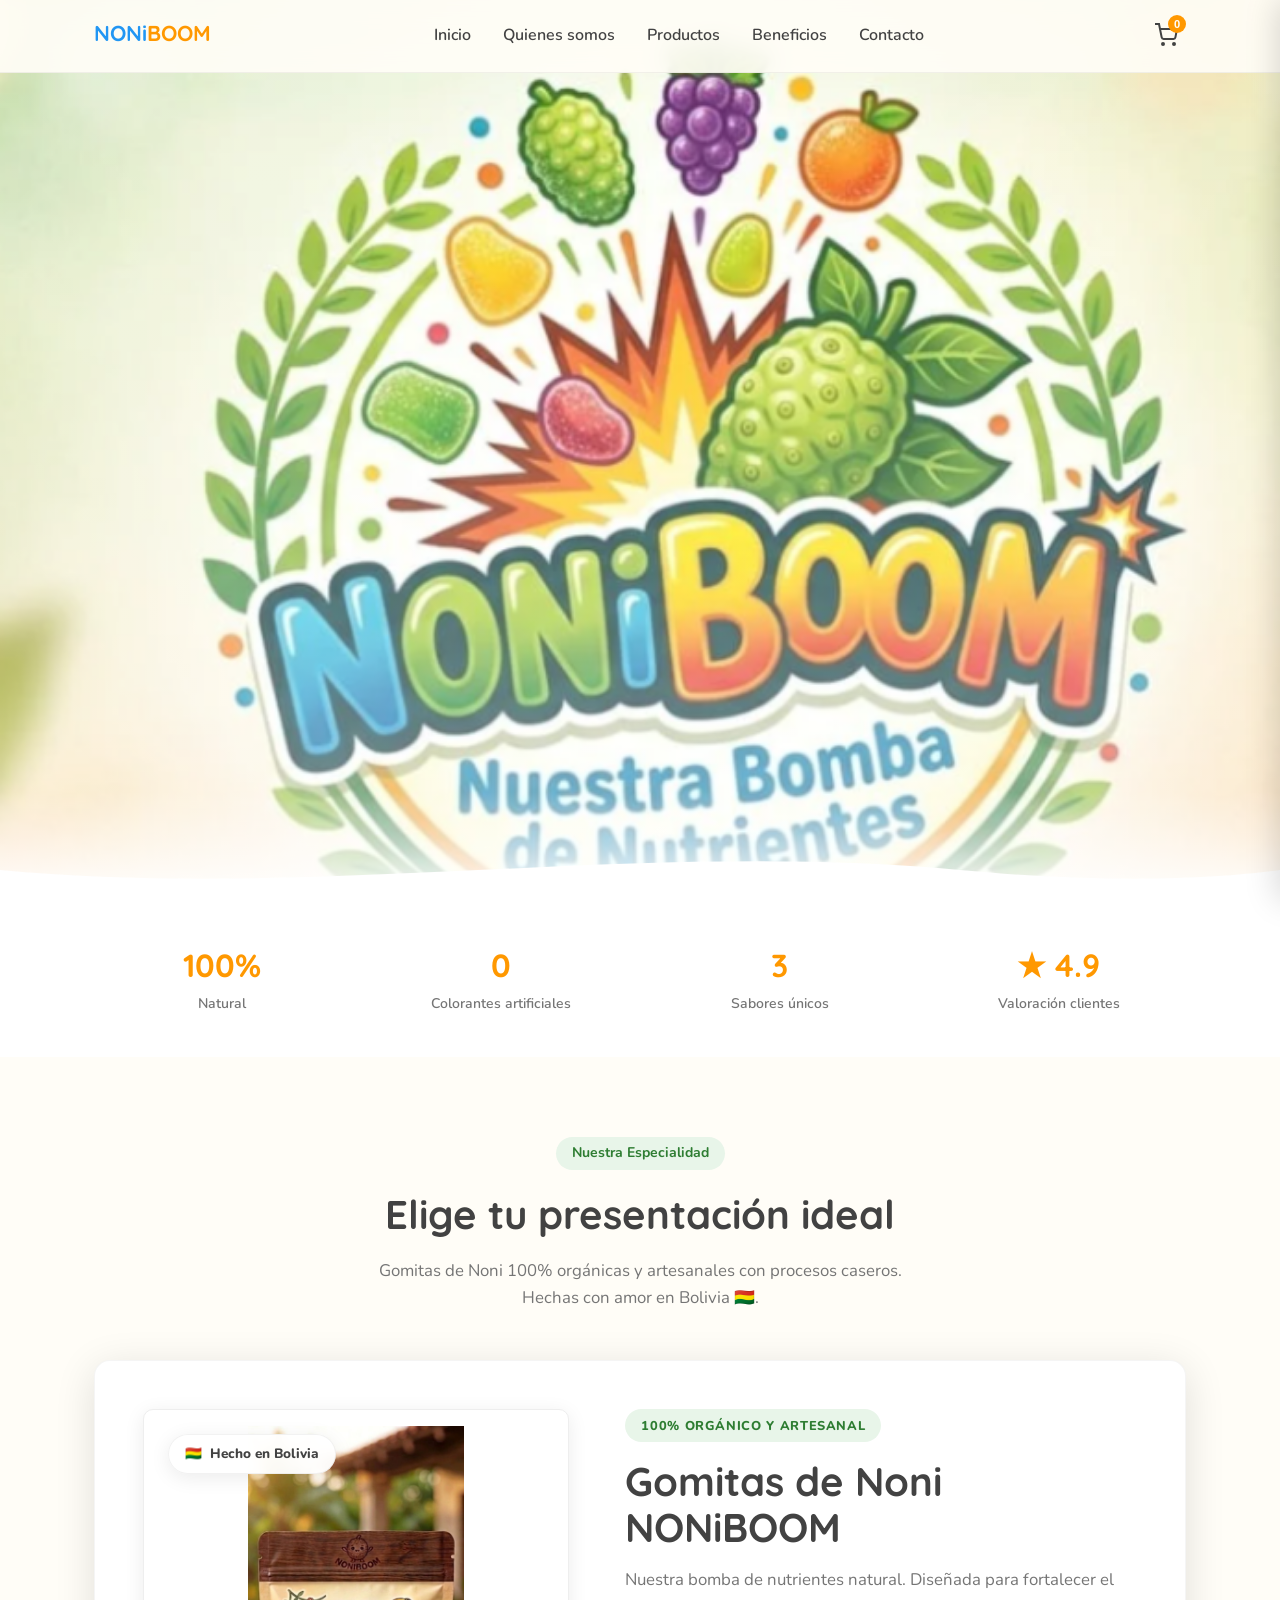
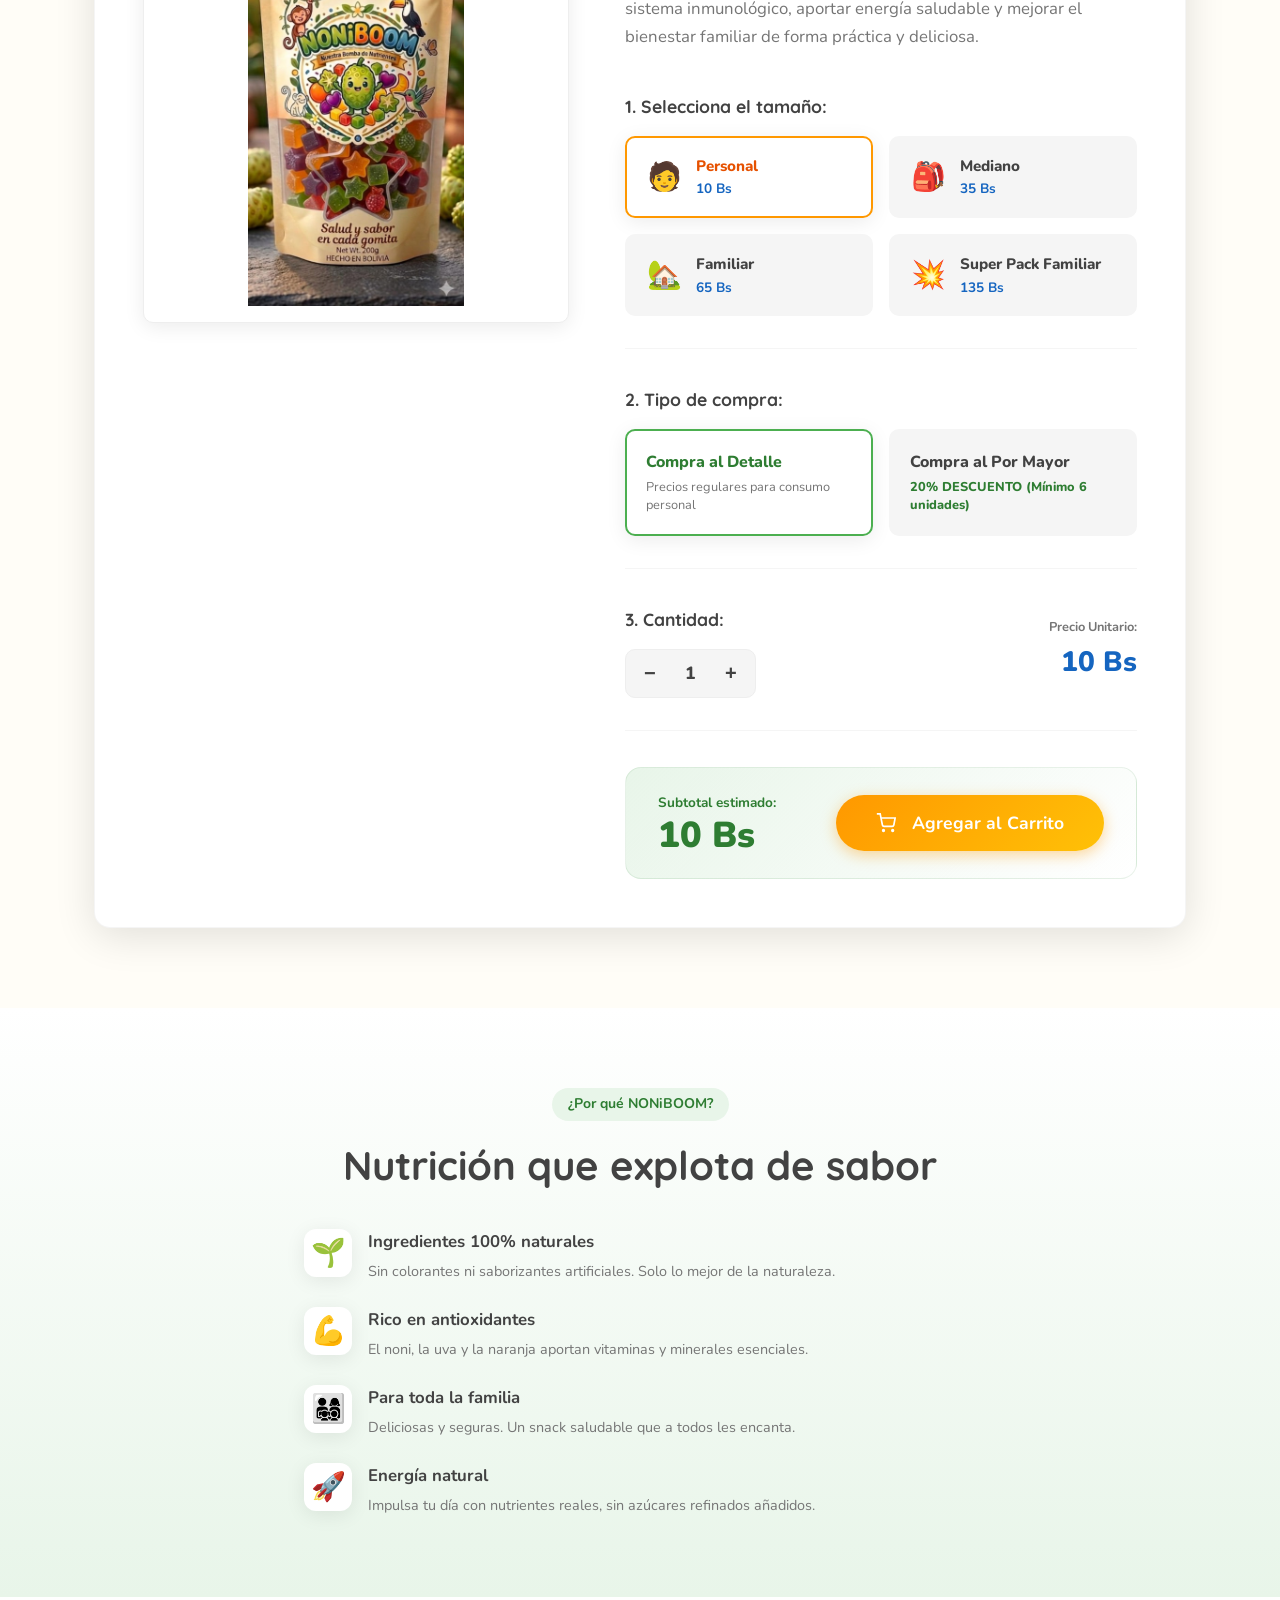
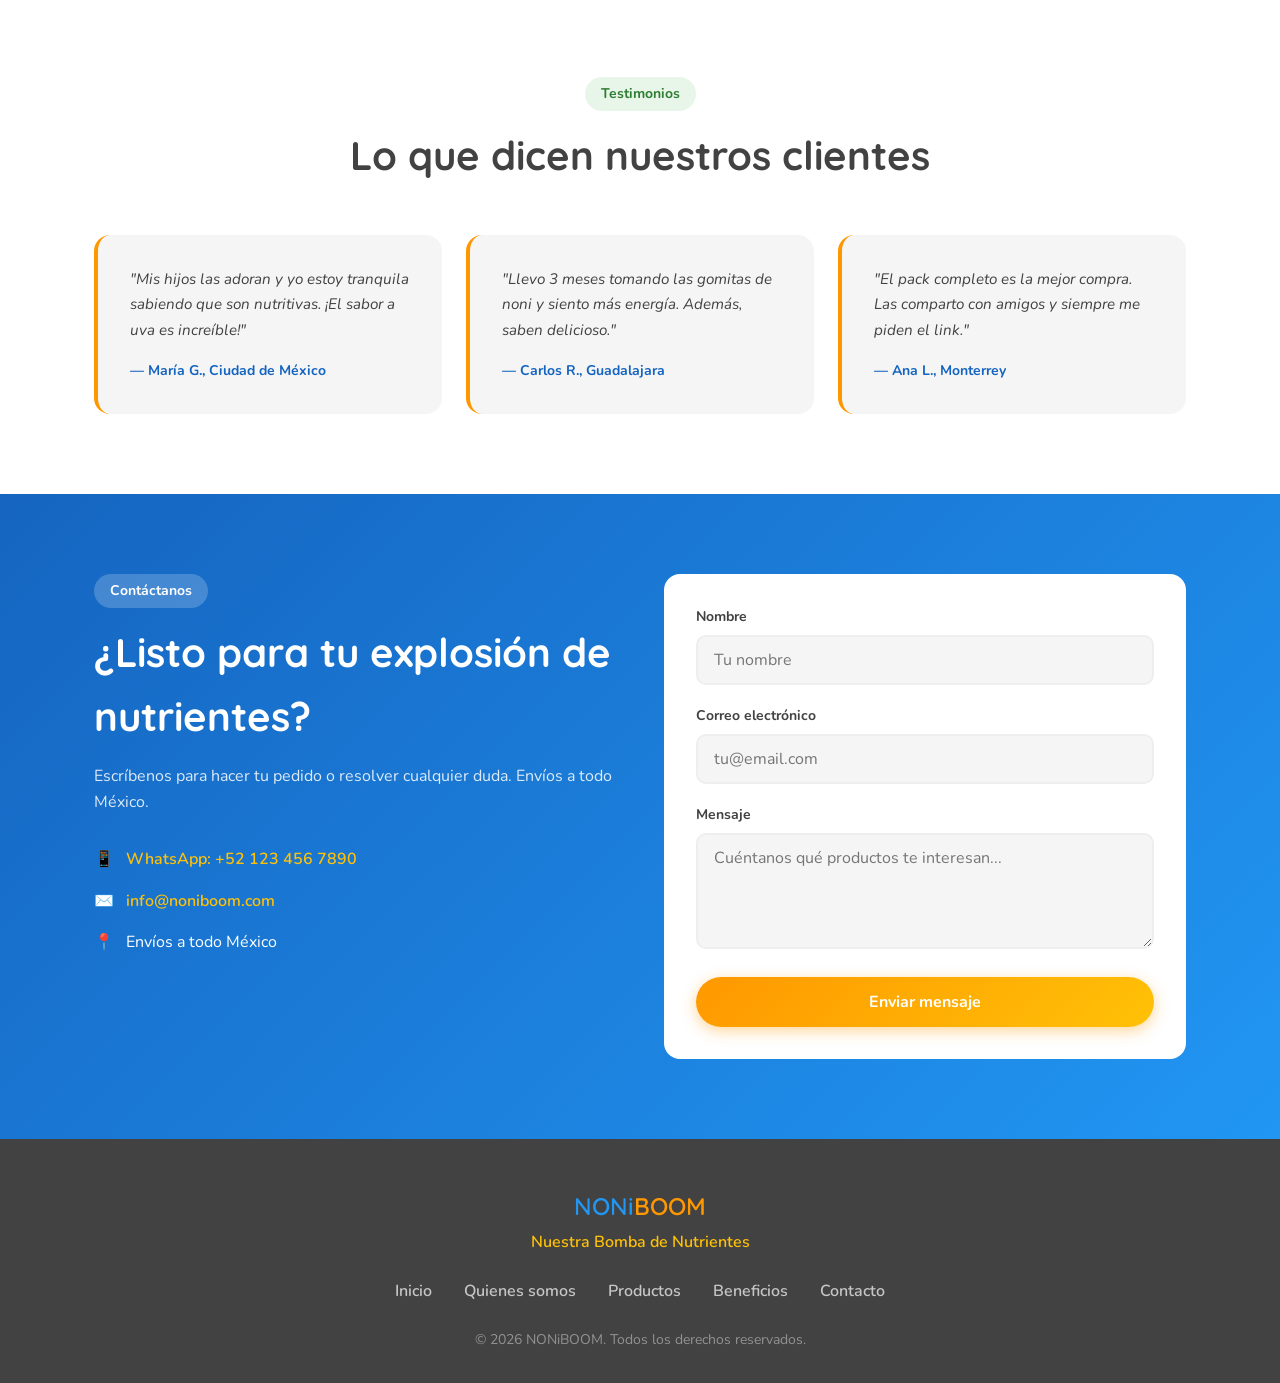
==== index.html @ c39532cd "Initial commit - NONiBOOM Bolivia Upgrade" ====
<!DOCTYPE html>
<html lang="es">
<head>
  <meta charset="UTF-8">
  <meta name="viewport" content="width=device-width, initial-scale=1.0">
  <title>NONiBOOM — Gomitas Nutritivas</title>
  <meta name="description" content="NONiBOOM — Nuestra Bomba de Nutrientes. Gomitas deliciosas con noni, uva y naranja.">
  <link rel="preconnect" href="https://fonts.googleapis.com">
  <link rel="preconnect" href="https://fonts.gstatic.com" crossorigin>
  <link href="https://fonts.googleapis.com/css2?family=Nunito:wght@400;600;700;800;900&family=Quicksand:wght@500;600;700&display=swap" rel="stylesheet">
  <link rel="stylesheet" href="styles.css">
</head>
<body>

  <header class="header" id="header">
    <nav class="nav container">
      <a href="index.html" class="nav__logo">
        <span class="nav__logo-text"><span class="nav__logo-non">NONi</span><span class="nav__logo-boom">BOOM</span></span>
      </a>
      <ul class="nav__links" id="navLinks">
        <li><a href="#inicio">Inicio</a></li>
        <li><a href="historia.html">Quienes somos</a></li>
        <li><a href="#productos">Productos</a></li>
        <li><a href="#beneficios">Beneficios</a></li>
        <li><a href="#contacto">Contacto</a></li>
      </ul>
      <button class="nav__cart" id="cartBtn" aria-label="Ver carrito">
        <svg width="24" height="24" viewBox="0 0 24 24" fill="none" stroke="currentColor" stroke-width="2">
          <circle cx="9" cy="21" r="1"/><circle cx="20" cy="21" r="1"/>
          <path d="M1 1h4l2.68 13.39a2 2 0 0 0 2 1.61h9.72a2 2 0 0 0 2-1.61L23 6H6"/>
        </svg>
        <span class="nav__cart-count" id="cartCount">0</span>
      </button>
      <button class="nav__toggle" id="navToggle" aria-label="Menú">
        <span></span><span></span><span></span>
      </button>
    </nav>
  </header>

  <section class="hero" id="inicio">
    <div class="hero__bg"></div>
    <div class="hero__wave">
      <svg viewBox="0 0 1440 80" preserveAspectRatio="none">
        <path d="M0,40 C360,80 720,0 1080,40 C1260,60 1380,50 1440,40 L1440,80 L0,80 Z" fill="#fff"/>
      </svg>
    </div>
  </section>

  <section class="stats">
    <div class="container stats__grid">
      <div class="stats__item">
        <span class="stats__number">100%</span>
        <span class="stats__label">Natural</span>
      </div>
      <div class="stats__item">
        <span class="stats__number">0</span>
        <span class="stats__label">Colorantes artificiales</span>
      </div>
      <div class="stats__item">
        <span class="stats__number">3</span>
        <span class="stats__label">Sabores únicos</span>
      </div>
      <div class="stats__item">
        <span class="stats__number">★ 4.9</span>
        <span class="stats__label">Valoración clientes</span>
      </div>
    </div>
  </section>

  <section class="products" id="productos">
    <div class="container">
      <div class="section-header">
        <span class="section-tag">Nuestra Especialidad</span>
        <h2 class="section-title">Elige tu presentación ideal</h2>
        <p class="section-desc">Gomitas de Noni 100% orgánicas y artesanales con procesos caseros. Hechas con amor en Bolivia 🇧🇴.</p>
      </div>
      
      <div class="product-showcase">
        <div class="product-showcase__image-container">
          <img src="assets/producto-noniboom.jpg" alt="NONiBOOM Gomitas de Noni Orgánicas y Artesanales" class="product-showcase__image">
          <div class="product-showcase__flag-badge">
            <span class="flag-icon">🇧🇴</span> Hecho en Bolivia
          </div>
        </div>
        
        <div class="product-showcase__details">
          <div class="product-showcase__badge">100% Orgánico y Artesanal</div>
          <h3 class="product-showcase__title">Gomitas de Noni NONiBOOM</h3>
          <p class="product-showcase__description">
            Nuestra bomba de nutrientes natural. Diseñada para fortalecer el sistema inmunológico, aportar energía saludable y mejorar el bienestar familiar de forma práctica y deliciosa.
          </p>
          
          <div class="product-showcase__section">
            <h4 class="product-showcase__section-title">1. Selecciona el tamaño:</h4>
            <div class="product-showcase__sizes">
              <label class="size-option">
                <input type="radio" name="productSize" value="Personal" data-price="10" checked>
                <div class="size-option__card">
                  <span class="size-option__emoji">🧑</span>
                  <div class="size-option__info">
                    <span class="size-option__name">Personal</span>
                    <span class="size-option__price">10 Bs</span>
                  </div>
                </div>
              </label>
              
              <label class="size-option">
                <input type="radio" name="productSize" value="Mediano" data-price="35">
                <div class="size-option__card">
                  <span class="size-option__emoji">🎒</span>
                  <div class="size-option__info">
                    <span class="size-option__name">Mediano</span>
                    <span class="size-option__price">35 Bs</span>
                  </div>
                </div>
              </label>
              
              <label class="size-option">
                <input type="radio" name="productSize" value="Familiar" data-price="65">
                <div class="size-option__card">
                  <span class="size-option__emoji">🏡</span>
                  <div class="size-option__info">
                    <span class="size-option__name">Familiar</span>
                    <span class="size-option__price">65 Bs</span>
                  </div>
                </div>
              </label>
              
              <label class="size-option">
                <input type="radio" name="productSize" value="Super Pack Familiar" data-price="135">
                <div class="size-option__card">
                  <span class="size-option__emoji">💥</span>
                  <div class="size-option__info">
                    <span class="size-option__name">Super Pack Familiar</span>
                    <span class="size-option__price">135 Bs</span>
                  </div>
                </div>
              </label>
            </div>
          </div>
          
          <div class="product-showcase__section">
            <h4 class="product-showcase__section-title">2. Tipo de compra:</h4>
            <div class="product-showcase__types">
              <label class="type-option">
                <input type="radio" name="purchaseType" value="al-detalle" checked>
                <div class="type-option__card">
                  <strong>Compra al Detalle</strong>
                  <span>Precios regulares para consumo personal</span>
                </div>
              </label>
              
              <label class="type-option">
                <input type="radio" name="purchaseType" value="al-por-mayor">
                <div class="type-option__card">
                  <strong>Compra al Por Mayor</strong>
                  <span class="wholesale-tag">20% DESCUENTO (Mínimo 6 unidades)</span>
                </div>
              </label>
            </div>
          </div>
          
          <div class="product-showcase__section product-showcase__section--row">
            <div>
              <h4 class="product-showcase__section-title">3. Cantidad:</h4>
              <div class="quantity-selector">
                <button type="button" class="quantity-btn" id="showcaseQtyMinus">−</button>
                <input type="number" id="showcaseQty" value="1" min="1" readonly>
                <button type="button" class="quantity-btn" id="showcaseQtyPlus">+</button>
              </div>
            </div>
            
            <div class="product-showcase__pricing">
              <span class="pricing-label">Precio Unitario:</span>
              <div class="pricing-values">
                <span class="pricing-original" id="unitPriceOriginal"></span>
                <span class="pricing-current" id="unitPriceCurrent">10 Bs</span>
              </div>
            </div>
          </div>
          
          <div class="product-showcase__total-row">
            <div class="product-showcase__total-price">
              <span>Subtotal estimado:</span>
              <strong id="showcaseTotalPrice">10 Bs</strong>
            </div>
            <button class="btn btn--primary" id="addToCartShowcase">
              <svg width="20" height="20" viewBox="0 0 24 24" fill="none" stroke="currentColor" stroke-width="2" style="margin-right: 8px;">
                <circle cx="9" cy="21" r="1"/><circle cx="20" cy="21" r="1"/>
                <path d="M1 1h4l2.68 13.39a2 2 0 0 0 2 1.61h9.72a2 2 0 0 0 2-1.61L23 6H6"/>
              </svg>
              Agregar al Carrito
            </button>
          </div>
        </div>
      </div>
    </div>
  </section>

  <section class="benefits" id="beneficios">
    <div class="container benefits__inner benefits__inner--single">
      <div class="benefits__content">
        <span class="section-tag">¿Por qué NONiBOOM?</span>
        <h2 class="section-title">Nutrición que explota de sabor</h2>
        <ul class="benefits__list">
          <li class="benefits__item">
            <span class="benefits__icon">🌱</span>
            <div>
              <strong>Ingredientes 100% naturales</strong>
              <p>Sin colorantes ni saborizantes artificiales. Solo lo mejor de la naturaleza.</p>
            </div>
          </li>
          <li class="benefits__item">
            <span class="benefits__icon">💪</span>
            <div>
              <strong>Rico en antioxidantes</strong>
              <p>El noni, la uva y la naranja aportan vitaminas y minerales esenciales.</p>
            </div>
          </li>
          <li class="benefits__item">
            <span class="benefits__icon">👨‍👩‍👧‍👦</span>
            <div>
              <strong>Para toda la familia</strong>
              <p>Deliciosas y seguras. Un snack saludable que a todos les encanta.</p>
            </div>
          </li>
          <li class="benefits__item">
            <span class="benefits__icon">🚀</span>
            <div>
              <strong>Energía natural</strong>
              <p>Impulsa tu día con nutrientes reales, sin azúcares refinados añadidos.</p>
            </div>
          </li>
        </ul>
      </div>
    </div>
  </section>

  <section class="testimonials">
    <div class="container">
      <div class="section-header">
        <span class="section-tag">Testimonios</span>
        <h2 class="section-title">Lo que dicen nuestros clientes</h2>
      </div>
      <div class="testimonials__grid">
        <blockquote class="testimonial">
          <p>"Mis hijos las adoran y yo estoy tranquila sabiendo que son nutritivas. ¡El sabor a uva es increíble!"</p>
          <footer>— María G., Ciudad de México</footer>
        </blockquote>
        <blockquote class="testimonial">
          <p>"Llevo 3 meses tomando las gomitas de noni y siento más energía. Además, saben delicioso."</p>
          <footer>— Carlos R., Guadalajara</footer>
        </blockquote>
        <blockquote class="testimonial">
          <p>"El pack completo es la mejor compra. Las comparto con amigos y siempre me piden el link."</p>
          <footer>— Ana L., Monterrey</footer>
        </blockquote>
      </div>
    </div>
  </section>

  <section class="contact" id="contacto">
    <div class="container contact__inner">
      <div class="contact__info">
        <span class="section-tag">Contáctanos</span>
        <h2 class="section-title">¿Listo para tu explosión de nutrientes?</h2>
        <p class="contact__desc">Escríbenos para hacer tu pedido o resolver cualquier duda. Envíos a todo México.</p>
        <ul class="contact__details">
          <li>
            <span>📱</span>
            <a href="https://wa.me/521234567890" target="_blank" rel="noopener">WhatsApp: +52 123 456 7890</a>
          </li>
          <li>
            <span>✉️</span>
            <a href="mailto:info@noniboom.com">info@noniboom.com</a>
          </li>
          <li>
            <span>📍</span>
            <span>Envíos a todo México</span>
          </li>
        </ul>
      </div>
      <form class="contact__form" id="contactForm">
        <div class="form-group">
          <label for="name">Nombre</label>
          <input type="text" id="name" name="name" required placeholder="Tu nombre">
        </div>
        <div class="form-group">
          <label for="email">Correo electrónico</label>
          <input type="email" id="email" name="email" required placeholder="tu@email.com">
        </div>
        <div class="form-group">
          <label for="message">Mensaje</label>
          <textarea id="message" name="message" rows="4" required placeholder="Cuéntanos qué productos te interesan..."></textarea>
        </div>
        <button type="submit" class="btn btn--primary btn--full">Enviar mensaje</button>
      </form>
    </div>
  </section>

  <footer class="footer">
    <div class="container footer__inner">
      <div class="footer__brand">
        <p class="footer__brand-name"><span class="footer__brand-non">NONi</span><span class="footer__brand-boom">BOOM</span></p>
        <p>Nuestra Bomba de Nutrientes</p>
      </div>
      <div class="footer__links">
        <a href="#inicio">Inicio</a>
        <a href="historia.html">Quienes somos</a>
        <a href="#productos">Productos</a>
        <a href="#beneficios">Beneficios</a>
        <a href="#contacto">Contacto</a>
      </div>
      <p class="footer__copy">&copy; 2026 NONiBOOM. Todos los derechos reservados.</p>
    </div>
  </footer>

  <div class="cart-overlay" id="cartOverlay"></div>
  <aside class="cart" id="cartPanel">
    <div class="cart__header">
      <h3>Tu carrito</h3>
      <button class="cart__close" id="cartClose" aria-label="Cerrar carrito">&times;</button>
    </div>
    <ul class="cart__items" id="cartItems">
      <li class="cart__empty">Tu carrito está vacío</li>
    </ul>
    <div class="cart__footer">
      <div class="cart__total">
        <span>Total:</span>
        <span id="cartTotal">0 Bs</span>
      </div>
      <button class="btn btn--primary btn--full" id="checkoutBtn">Pedir por WhatsApp</button>
    </div>
  </aside>

  <div class="toast" id="toast"></div>

  <script src="script.js"></script>
</body>
</html>
---- styles.css ----
/* ===== Variables ===== */
:root {
  --green: #4CAF50;
  --green-dark: #2E7D32;
  --green-light: #E8F5E9;
  --blue: #2196F3;
  --blue-dark: #1565C0;
  --orange: #FF9800;
  --orange-dark: #E65100;
  --yellow: #FFC107;
  --purple: #9C27B0;
  --cream: #FFFDF7;
  --white: #FFFFFF;
  --gray-100: #F5F5F5;
  --gray-200: #EEEEEE;
  --gray-600: #757575;
  --gray-800: #424242;
  --shadow: 0 4px 20px rgba(0, 0, 0, 0.08);
  --shadow-lg: 0 8px 40px rgba(0, 0, 0, 0.12);
  --radius: 16px;
  --radius-sm: 10px;
  --font: 'Nunito', sans-serif;
  --font-display: 'Quicksand', sans-serif;
  --transition: 0.3s ease;
}

/* ===== Reset ===== */
*, *::before, *::after {
  box-sizing: border-box;
  margin: 0;
  padding: 0;
}

html {
  scroll-behavior: smooth;
}

body {
  font-family: var(--font);
  color: var(--gray-800);
  background: var(--cream);
  line-height: 1.6;
  overflow-x: hidden;
}

img {
  max-width: 100%;
  height: auto;
  display: block;
}

a {
  text-decoration: none;
  color: inherit;
}

ul {
  list-style: none;
}

.container {
  max-width: 1140px;
  margin: 0 auto;
  padding: 0 1.5rem;
}

/* ===== Buttons ===== */
.btn {
  display: inline-flex;
  align-items: center;
  justify-content: center;
  gap: 0.5rem;
  padding: 0.875rem 1.75rem;
  border: none;
  border-radius: 50px;
  font-family: var(--font);
  font-weight: 700;
  font-size: 1rem;
  cursor: pointer;
  transition: transform var(--transition), box-shadow var(--transition), background var(--transition);
}

.btn:hover {
  transform: translateY(-2px);
}

.btn--primary {
  background: linear-gradient(135deg, var(--orange), var(--yellow));
  color: var(--white);
  box-shadow: 0 4px 15px rgba(255, 152, 0, 0.4);
}

.btn--primary:hover {
  box-shadow: 0 6px 25px rgba(255, 152, 0, 0.5);
}

.btn--outline {
  background: transparent;
  color: var(--blue-dark);
  border: 2px solid var(--blue);
}

.btn--outline:hover {
  background: var(--blue);
  color: var(--white);
}

.btn--sm {
  padding: 0.5rem 1.25rem;
  font-size: 0.875rem;
}

.btn--full {
  width: 100%;
}

/* ===== Section headers ===== */
.section-header {
  text-align: center;
  margin-bottom: 3rem;
}

.section-tag {
  display: inline-block;
  background: var(--green-light);
  color: var(--green-dark);
  padding: 0.35rem 1rem;
  border-radius: 50px;
  font-size: 0.875rem;
  font-weight: 700;
  margin-bottom: 0.75rem;
}

.section-title {
  font-family: var(--font-display);
  font-size: clamp(1.75rem, 4vw, 2.5rem);
  font-weight: 800;
  color: var(--gray-800);
  margin-bottom: 0.75rem;
}

.section-desc {
  color: var(--gray-600);
  max-width: 540px;
  margin: 0 auto;
  font-size: 1.05rem;
}

/* ===== Header ===== */
.header {
  position: fixed;
  top: 0;
  left: 0;
  right: 0;
  z-index: 1000;
  background: rgba(255, 253, 247, 0.92);
  backdrop-filter: blur(12px);
  border-bottom: 1px solid rgba(0, 0, 0, 0.05);
  transition: box-shadow var(--transition);
}

.header.scrolled {
  box-shadow: var(--shadow);
}

.nav {
  display: flex;
  align-items: center;
  justify-content: space-between;
  height: 72px;
}

.nav__logo-text {
  font-family: var(--font-display);
  font-size: 1.35rem;
  font-weight: 900;
  line-height: 1;
}

.nav__logo-non {
  color: var(--blue);
}

.nav__logo-boom {
  color: var(--orange);
}

.nav__links {
  display: flex;
  gap: 2rem;
}

.nav__links a {
  font-weight: 600;
  color: var(--gray-800);
  transition: color var(--transition);
  position: relative;
}

.nav__links a::after {
  content: '';
  position: absolute;
  bottom: -4px;
  left: 0;
  width: 0;
  height: 2px;
  background: var(--orange);
  transition: width var(--transition);
}

.nav__links a:hover {
  color: var(--orange);
}

.nav__links a:hover::after {
  width: 100%;
}

.nav__link--active {
  color: var(--orange);
}

.nav__link--active::after {
  width: 100%;
}

.nav__cta {
  margin-left: 0.5rem;
}

.nav__dropdown {
  position: relative;
}

.nav__dropdown-toggle {
  display: inline-flex;
  align-items: center;
  gap: 0.35rem;
  background: none;
  border: none;
  font-family: var(--font);
  font-weight: 600;
  font-size: inherit;
  color: var(--gray-800);
  cursor: pointer;
  padding: 0;
  transition: color var(--transition);
}

.nav__dropdown-toggle:hover,
.nav__dropdown.open .nav__dropdown-toggle {
  color: var(--orange);
}

.nav__dropdown-icon {
  transition: transform var(--transition);
}

.nav__dropdown.open .nav__dropdown-icon {
  transform: rotate(180deg);
}

.nav__dropdown-menu {
  position: absolute;
  top: calc(100% + 0.75rem);
  left: 50%;
  transform: translateX(-50%) translateY(8px);
  min-width: 180px;
  background: var(--white);
  border-radius: var(--radius-sm);
  box-shadow: var(--shadow-lg);
  padding: 0.5rem 0;
  opacity: 0;
  visibility: hidden;
  transition: opacity var(--transition), transform var(--transition), visibility var(--transition);
  z-index: 100;
}

.nav__dropdown.open .nav__dropdown-menu {
  opacity: 1;
  visibility: visible;
  transform: translateX(-50%) translateY(0);
}

.nav__dropdown-menu li {
  list-style: none;
}

.nav__dropdown-menu a {
  display: block;
  padding: 0.65rem 1.25rem;
  font-weight: 600;
  color: var(--gray-800);
  white-space: nowrap;
  transition: background var(--transition), color var(--transition);
}

.nav__dropdown-menu a::after {
  display: none;
}

.nav__dropdown-menu a:hover {
  background: var(--green-light);
  color: var(--green-dark);
}

.nav__dropdown-menu a.nav__link--active {
  background: var(--green-light);
  color: var(--orange);
}

.nav__cart {
  position: relative;
  background: none;
  border: none;
  cursor: pointer;
  color: var(--gray-800);
  padding: 0.5rem;
  transition: color var(--transition);
}

.nav__cart:hover {
  color: var(--orange);
}

.nav__cart-count {
  position: absolute;
  top: 0;
  right: 0;
  background: var(--orange);
  color: var(--white);
  font-size: 0.7rem;
  font-weight: 800;
  width: 18px;
  height: 18px;
  border-radius: 50%;
  display: flex;
  align-items: center;
  justify-content: center;
}

.nav__toggle {
  display: none;
  flex-direction: column;
  gap: 5px;
  background: none;
  border: none;
  cursor: pointer;
  padding: 0.5rem;
}

.nav__toggle span {
  display: block;
  width: 24px;
  height: 2px;
  background: var(--gray-800);
  border-radius: 2px;
  transition: var(--transition);
}

/* ===== Hero ===== */
.hero {
  position: relative;
  min-height: 100vh;
  overflow: hidden;
}

.hero__bg {
  position: absolute;
  inset: 0;
  background:
    linear-gradient(
      to bottom,
      transparent 0%,
      rgba(255, 255, 255, 0.4) 88%,
      rgba(255, 255, 255, 1) 100%
    ),
    url('assets/portada-noniboom.png') center top / cover no-repeat;
  z-index: 0;
}

.hero__wave {
  position: absolute;
  bottom: 0;
  left: 0;
  right: 0;
  line-height: 0;
}

.hero__wave svg {
  width: 100%;
  height: 60px;
}

/* ===== Stats ===== */
.stats {
  background: var(--white);
  padding: 2.5rem 0;
  box-shadow: var(--shadow);
}

.stats__grid {
  display: grid;
  grid-template-columns: repeat(4, 1fr);
  gap: 1.5rem;
  text-align: center;
}

.stats__number {
  display: block;
  font-family: var(--font-display);
  font-size: 2rem;
  font-weight: 800;
  color: var(--orange);
}

.stats__label {
  font-size: 0.875rem;
  color: var(--gray-600);
  font-weight: 600;
}

/* ===== Products ===== */
.products {
  padding: 5rem 0;
  background: var(--cream);
}

.products__grid {
  display: grid;
  grid-template-columns: repeat(auto-fit, minmax(260px, 1fr));
  gap: 1.5rem;
}

.product-card {
  background: var(--white);
  border-radius: var(--radius);
  padding: 2rem 1.5rem;
  box-shadow: var(--shadow);
  transition: transform var(--transition), box-shadow var(--transition);
  position: relative;
  overflow: hidden;
}

.product-card:hover {
  transform: translateY(-6px);
  box-shadow: var(--shadow-lg);
}

.product-card--featured {
  border: 2px solid var(--orange);
  background: linear-gradient(180deg, #FFF8E1 0%, var(--white) 40%);
}

.product-card__badge {
  position: absolute;
  top: 1rem;
  right: 1rem;
  background: var(--green);
  color: var(--white);
  font-size: 0.75rem;
  font-weight: 700;
  padding: 0.3rem 0.75rem;
  border-radius: 50px;
}

.product-card__badge--gold {
  background: linear-gradient(135deg, var(--orange), var(--yellow));
}

.product-card__emoji {
  font-size: 3.5rem;
  margin-bottom: 1rem;
  line-height: 1;
}

.product-card__name {
  font-family: var(--font-display);
  font-size: 1.25rem;
  font-weight: 700;
  margin-bottom: 0.5rem;
  color: var(--gray-800);
}

.product-card__desc {
  font-size: 0.9rem;
  color: var(--gray-600);
  margin-bottom: 1.5rem;
  min-height: 3rem;
}

.product-card__footer {
  display: flex;
  align-items: center;
  justify-content: space-between;
  gap: 1rem;
}

.product-card__price {
  font-size: 1.5rem;
  font-weight: 800;
  color: var(--blue-dark);
}

.product-card__price small {
  font-size: 0.75rem;
  font-weight: 600;
  color: var(--gray-600);
}

/* ===== Benefits ===== */
.benefits {
  padding: 5rem 0;
  background: linear-gradient(180deg, var(--white) 0%, var(--green-light) 100%);
}

.benefits__inner {
  display: grid;
  grid-template-columns: 1fr 1fr;
  gap: 4rem;
  align-items: center;
}

.benefits__inner--single {
  grid-template-columns: 1fr;
  max-width: 720px;
  margin: 0 auto;
  text-align: center;
}

.benefits__inner--single .benefits__item {
  text-align: left;
}

.benefits__list {
  display: flex;
  flex-direction: column;
  gap: 1.5rem;
  margin-top: 2rem;
}

.benefits__item {
  display: flex;
  gap: 1rem;
  align-items: flex-start;
}

.benefits__icon {
  font-size: 1.75rem;
  flex-shrink: 0;
  width: 48px;
  height: 48px;
  background: var(--white);
  border-radius: 12px;
  display: flex;
  align-items: center;
  justify-content: center;
  box-shadow: var(--shadow);
}

.benefits__item strong {
  display: block;
  font-size: 1.05rem;
  margin-bottom: 0.25rem;
  color: var(--gray-800);
}

.benefits__item p {
  font-size: 0.9rem;
  color: var(--gray-600);
}

/* ===== Testimonials ===== */
.testimonials {
  padding: 5rem 0;
  background: var(--white);
}

.testimonials__grid {
  display: grid;
  grid-template-columns: repeat(auto-fit, minmax(280px, 1fr));
  gap: 1.5rem;
}

.testimonial {
  background: var(--gray-100);
  border-radius: var(--radius);
  padding: 2rem;
  border-left: 4px solid var(--orange);
  transition: transform var(--transition);
}

.testimonial:hover {
  transform: translateY(-4px);
}

.testimonial p {
  font-style: italic;
  color: var(--gray-800);
  margin-bottom: 1rem;
  font-size: 0.95rem;
  line-height: 1.7;
}

.testimonial footer {
  font-weight: 700;
  font-size: 0.875rem;
  color: var(--blue-dark);
}

/* ===== Contact ===== */
.contact {
  padding: 5rem 0;
  background: linear-gradient(135deg, var(--blue-dark) 0%, var(--blue) 100%);
  color: var(--white);
}

.contact__inner {
  display: grid;
  grid-template-columns: 1fr 1fr;
  gap: 3rem;
  align-items: start;
}

.contact .section-tag {
  background: rgba(255, 255, 255, 0.2);
  color: var(--white);
}

.contact .section-title {
  color: var(--white);
}

.contact__desc {
  color: rgba(255, 255, 255, 0.85);
  margin: 1rem 0 2rem;
}

.contact__details {
  display: flex;
  flex-direction: column;
  gap: 1rem;
}

.contact__details li {
  display: flex;
  align-items: center;
  gap: 0.75rem;
  font-size: 1rem;
}

.contact__details a {
  color: var(--yellow);
  font-weight: 600;
  transition: opacity var(--transition);
}

.contact__details a:hover {
  opacity: 0.8;
}

.contact__form {
  background: var(--white);
  border-radius: var(--radius);
  padding: 2rem;
  color: var(--gray-800);
}

.form-group {
  margin-bottom: 1.25rem;
}

.form-group label {
  display: block;
  font-weight: 700;
  margin-bottom: 0.4rem;
  font-size: 0.875rem;
}

.form-group input,
.form-group textarea {
  width: 100%;
  padding: 0.75rem 1rem;
  border: 2px solid var(--gray-200);
  border-radius: var(--radius-sm);
  font-family: var(--font);
  font-size: 1rem;
  transition: border-color var(--transition);
  background: var(--gray-100);
}

.form-group input:focus,
.form-group textarea:focus {
  outline: none;
  border-color: var(--blue);
  background: var(--white);
}

.form-group textarea {
  resize: vertical;
  min-height: 100px;
}

/* ===== Footer ===== */
.footer {
  background: var(--gray-800);
  color: rgba(255, 255, 255, 0.7);
  padding: 3rem 0 2rem;
}

.footer__inner {
  display: flex;
  flex-direction: column;
  align-items: center;
  gap: 1.5rem;
  text-align: center;
}

.footer__brand-name {
  font-family: var(--font-display);
  font-size: 1.5rem;
  font-weight: 900;
  margin-bottom: 0.25rem;
}

.footer__brand-non {
  color: var(--blue);
}

.footer__brand-boom {
  color: var(--orange);
}

.footer__brand p {
  font-weight: 600;
  color: var(--yellow);
}

.footer__links {
  display: flex;
  gap: 2rem;
  flex-wrap: wrap;
  justify-content: center;
}

.footer__links a {
  color: rgba(255, 255, 255, 0.7);
  font-weight: 600;
  transition: color var(--transition);
}

.footer__links a:hover {
  color: var(--orange);
}

.footer__copy {
  font-size: 0.875rem;
  opacity: 0.6;
}

/* ===== Cart ===== */
.cart-overlay {
  position: fixed;
  inset: 0;
  background: rgba(0, 0, 0, 0.5);
  z-index: 2000;
  opacity: 0;
  visibility: hidden;
  transition: opacity var(--transition), visibility var(--transition);
}

.cart-overlay.active {
  opacity: 1;
  visibility: visible;
}

.cart {
  position: fixed;
  top: 0;
  right: -400px;
  width: min(400px, 100vw);
  height: 100vh;
  background: var(--white);
  z-index: 2001;
  display: flex;
  flex-direction: column;
  box-shadow: -4px 0 30px rgba(0, 0, 0, 0.15);
  transition: right var(--transition);
}

.cart.active {
  right: 0;
}

.cart__header {
  display: flex;
  align-items: center;
  justify-content: space-between;
  padding: 1.5rem;
  border-bottom: 1px solid var(--gray-200);
}

.cart__header h3 {
  font-family: var(--font-display);
  font-size: 1.25rem;
}

.cart__close {
  background: none;
  border: none;
  font-size: 1.75rem;
  cursor: pointer;
  color: var(--gray-600);
  line-height: 1;
  padding: 0.25rem;
}

.cart__items {
  flex: 1;
  overflow-y: auto;
  padding: 1rem 1.5rem;
}

.cart__empty {
  text-align: center;
  color: var(--gray-600);
  padding: 2rem 0;
}

.cart__item {
  display: flex;
  align-items: center;
  justify-content: space-between;
  padding: 1rem 0;
  border-bottom: 1px solid var(--gray-200);
  gap: 0.75rem;
}

.cart__item-info h4 {
  font-size: 0.9rem;
  margin-bottom: 0.25rem;
}

.cart__item-info span {
  font-size: 0.85rem;
  color: var(--gray-600);
}

.cart__item-controls {
  display: flex;
  align-items: center;
  gap: 0.5rem;
}

.cart__item-controls button {
  width: 28px;
  height: 28px;
  border: 1px solid var(--gray-200);
  background: var(--gray-100);
  border-radius: 6px;
  cursor: pointer;
  font-weight: 700;
  transition: background var(--transition);
}

.cart__item-controls button:hover {
  background: var(--orange);
  color: var(--white);
  border-color: var(--orange);
}

.cart__item-controls span {
  font-weight: 700;
  min-width: 20px;
  text-align: center;
}

.cart__footer {
  padding: 1.5rem;
  border-top: 1px solid var(--gray-200);
}

.cart__total {
  display: flex;
  justify-content: space-between;
  font-size: 1.25rem;
  font-weight: 800;
  margin-bottom: 1rem;
  color: var(--blue-dark);
}

/* ===== Toast ===== */
.toast {
  position: fixed;
  bottom: 2rem;
  left: 50%;
  transform: translateX(-50%) translateY(100px);
  background: var(--green-dark);
  color: var(--white);
  padding: 0.875rem 1.5rem;
  border-radius: 50px;
  font-weight: 700;
  z-index: 3000;
  opacity: 0;
  transition: transform 0.4s ease, opacity 0.4s ease;
  box-shadow: var(--shadow-lg);
}

.toast.show {
  transform: translateX(-50%) translateY(0);
  opacity: 1;
}

/* ===== Responsive ===== */
@media (max-width: 900px) {
  .stats__grid {
    grid-template-columns: repeat(2, 1fr);
  }

  .benefits__inner {
    grid-template-columns: 1fr;
    text-align: center;
  }

  .benefits__item {
    text-align: left;
  }

  .contact__inner {
    grid-template-columns: 1fr;
  }
}

@media (max-width: 640px) {
  .nav__links {
    position: fixed;
    top: 72px;
    left: 0;
    right: 0;
    background: var(--white);
    flex-direction: column;
    padding: 1.5rem;
    gap: 1rem;
    box-shadow: var(--shadow);
    transform: translateY(-120%);
    opacity: 0;
    transition: transform var(--transition), opacity var(--transition);
  }

  .nav__links.open {
    transform: translateY(0);
    opacity: 1;
  }

  .nav__toggle {
    display: flex;
  }

  .nav__toggle.active span:nth-child(1) {
    transform: rotate(45deg) translate(5px, 5px);
  }

  .nav__toggle.active span:nth-child(2) {
    opacity: 0;
  }

  .nav__toggle.active span:nth-child(3) {
    transform: rotate(-45deg) translate(5px, -5px);
  }

  .stats__grid {
    grid-template-columns: 1fr 1fr;
    gap: 1rem;
  }

  .stats__number {
    font-size: 1.5rem;
  }
}

/* ===== Historia page ===== */
.page-historia {
  padding-top: 72px;
}

.historia-hero {
  position: relative;
  padding: 4rem 0 3rem;
  overflow: hidden;
}

.historia-hero__bg {
  position: absolute;
  inset: 0;
  background: linear-gradient(135deg, var(--green-light) 0%, #FFF9C4 50%, #E3F2FD 100%);
  z-index: -1;
}

.historia-hero__content {
  text-align: center;
  max-width: 720px;
}

.historia-hero__title {
  font-family: var(--font-display);
  font-size: clamp(2rem, 5vw, 3rem);
  font-weight: 800;
  color: var(--gray-800);
  margin-bottom: 1rem;
}

.historia-hero__lead {
  font-size: 1.15rem;
  color: var(--gray-600);
}

.historia-content {
  padding: 3rem 0 5rem;
}

.historia-card {
  background: var(--white);
  border-radius: var(--radius);
  padding: 2rem;
  box-shadow: var(--shadow);
  transition: transform var(--transition), box-shadow var(--transition);
}

.historia-card:hover {
  transform: translateY(-4px);
  box-shadow: var(--shadow-lg);
}

.historia-card--main {
  max-width: 800px;
  margin: 0 auto 2.5rem;
  text-align: center;
  border-top: 4px solid var(--green);
  scroll-margin-top: 96px;
}

.historia-card--main h2 {
  font-family: var(--font-display);
  font-size: 1.75rem;
  margin-bottom: 1rem;
  color: var(--gray-800);
}

.historia-card--main p {
  font-size: 1.1rem;
  color: var(--gray-600);
  line-height: 1.8;
}

.historia-grid {
  display: grid;
  grid-template-columns: repeat(auto-fit, minmax(280px, 1fr));
  gap: 1.5rem;
  margin-bottom: 3rem;
}

.historia-card__icon {
  font-size: 2.5rem;
  margin-bottom: 1rem;
}

.historia-card h3 {
  font-family: var(--font-display);
  font-size: 1.25rem;
  margin-bottom: 0.75rem;
  color: var(--blue-dark);
}

.historia-card p {
  color: var(--gray-600);
  line-height: 1.7;
}

.historia-lema {
  max-width: 640px;
  margin: 0 auto 2.5rem;
  text-align: center;
  padding: 2.5rem 2rem;
  background: linear-gradient(135deg, var(--blue-dark), var(--blue));
  color: var(--white);
  border-radius: var(--radius);
  box-shadow: var(--shadow-lg);
}

.historia-lema p {
  font-family: var(--font-display);
  font-size: clamp(1.5rem, 4vw, 2rem);
  font-weight: 700;
  font-style: italic;
  margin-bottom: 0.5rem;
}

.historia-lema footer {
  font-size: 0.9rem;
  opacity: 0.85;
}

.historia-actions {
  display: flex;
  gap: 1rem;
  justify-content: center;
  flex-wrap: wrap;
}

@media (max-width: 640px) {
  .nav__cta {
    display: none;
  }

  .historia-hero {
    padding: 3rem 0 2rem;
  }

  .historia-card {
    padding: 1.5rem;
  }

  .nav__dropdown-menu {
    position: static;
    transform: none;
    box-shadow: none;
    background: var(--gray-100);
    border-radius: var(--radius-sm);
    margin-top: 0.5rem;
    padding: 0.25rem 0;
    opacity: 1;
    visibility: visible;
    display: none;
  }

  .nav__dropdown.open .nav__dropdown-menu {
    display: block;
    transform: none;
  }

  .nav__dropdown-toggle {
    width: 100%;
    justify-content: space-between;
    padding: 0.25rem 0;
  }
}

/* ===== Quienes somos page ===== */
.page-quienes {
  padding-top: 72px;
}

.quienes-hero {
  position: relative;
  padding: 4rem 0 3rem;
  overflow: hidden;
}

.quienes-hero__bg {
  position: absolute;
  inset: 0;
  background: linear-gradient(135deg, #E3F2FD 0%, var(--green-light) 50%, #FFF9C4 100%);
  z-index: -1;
}

.quienes-hero__content {
  text-align: center;
  max-width: 720px;
}

.quienes-hero__title {
  font-family: var(--font-display);
  font-size: clamp(2rem, 5vw, 3rem);
  font-weight: 800;
  color: var(--gray-800);
  margin-bottom: 1rem;
}

.quienes-hero__lead {
  font-size: 1.15rem;
  color: var(--gray-600);
}

.quienes-content {
  padding: 3rem 0 5rem;
}

.quienes-block {
  background: var(--white);
  border-radius: var(--radius);
  padding: 2.5rem;
  box-shadow: var(--shadow);
  margin-bottom: 2rem;
  scroll-margin-top: 96px;
}

.quienes-block__header {
  display: flex;
  align-items: center;
  gap: 1rem;
  margin-bottom: 1.5rem;
}

.quienes-block__icon {
  font-size: 2.5rem;
}

.quienes-block h2 {
  font-family: var(--font-display);
  font-size: 1.75rem;
  color: var(--blue-dark);
}

.quienes-block p {
  color: var(--gray-600);
  font-size: 1.05rem;
  line-height: 1.8;
  margin-bottom: 1rem;
}

.quienes-block p:last-child {
  margin-bottom: 0;
}

#mision {
  border-left: 4px solid var(--green);
}

#vision {
  border-left: 4px solid var(--orange);
}

.quienes-actions {
  display: flex;
  gap: 1rem;
  justify-content: center;
  flex-wrap: wrap;
  margin-top: 2.5rem;
}

@media (max-width: 640px) {
  .quienes-block {
    padding: 1.5rem;
  }
}

/* ===== Product Showcase (Bolivia Upgrade) ===== */
.product-showcase {
  display: grid;
  grid-template-columns: 1fr 1.2fr;
  gap: 3.5rem;
  background: var(--white);
  padding: 3rem;
  border-radius: var(--radius);
  box-shadow: var(--shadow-lg);
  align-items: start;
  border: 1px solid rgba(0, 0, 0, 0.04);
}

.product-showcase__image-container {
  position: relative;
  border-radius: var(--radius-sm);
  overflow: hidden;
  box-shadow: var(--shadow);
  border: 1px solid var(--gray-200);
  background: var(--white);
  padding: 1rem;
}

.product-showcase__image {
  width: 100%;
  max-height: 480px;
  object-fit: contain;
  border-radius: 12px;
  transition: transform 0.4s ease;
}

.product-showcase__image-container:hover .product-showcase__image {
  transform: scale(1.03);
}

.product-showcase__flag-badge {
  position: absolute;
  top: 1.5rem;
  left: 1.5rem;
  background: rgba(255, 255, 255, 0.95);
  backdrop-filter: blur(8px);
  color: var(--gray-800);
  padding: 0.5rem 1rem;
  border-radius: 50px;
  font-weight: 800;
  font-size: 0.85rem;
  box-shadow: var(--shadow);
  display: flex;
  align-items: center;
  gap: 0.5rem;
  border: 1px solid rgba(0, 0, 0, 0.05);
}

.product-showcase__badge {
  display: inline-block;
  background: var(--green-light);
  color: var(--green-dark);
  padding: 0.4rem 1rem;
  border-radius: 50px;
  font-size: 0.8rem;
  font-weight: 800;
  text-transform: uppercase;
  letter-spacing: 0.05em;
  margin-bottom: 1rem;
}

.product-showcase__title {
  font-family: var(--font-display);
  font-size: clamp(2rem, 3.5vw, 2.5rem);
  font-weight: 850;
  color: var(--gray-800);
  line-height: 1.15;
  margin-bottom: 1rem;
}

.product-showcase__description {
  color: var(--gray-600);
  font-size: 1.05rem;
  line-height: 1.7;
  margin-bottom: 2.5rem;
}

.product-showcase__section {
  margin-bottom: 2.25rem;
  border-bottom: 1px solid var(--gray-100);
  padding-bottom: 2rem;
}

.product-showcase__section:last-of-type {
  border-bottom: none;
  padding-bottom: 0;
}

.product-showcase__section--row {
  display: flex;
  justify-content: space-between;
  align-items: center;
  gap: 2rem;
  flex-wrap: wrap;
}

.product-showcase__section-title {
  font-family: var(--font-display);
  font-size: 1.1rem;
  font-weight: 800;
  color: var(--gray-800);
  margin-bottom: 1rem;
}

/* Size Options Selector */
.product-showcase__sizes {
  display: grid;
  grid-template-columns: repeat(2, 1fr);
  gap: 1rem;
}

.size-option {
  cursor: pointer;
  position: relative;
}

.size-option input {
  position: absolute;
  opacity: 0;
  width: 0;
  height: 0;
}

.size-option__card {
  display: flex;
  align-items: center;
  gap: 0.85rem;
  background: var(--gray-100);
  padding: 1rem 1.25rem;
  border-radius: var(--radius-sm);
  border: 2px solid transparent;
  transition: all var(--transition);
}

.size-option__emoji {
  font-size: 1.75rem;
  line-height: 1;
}

.size-option__info {
  display: flex;
  flex-direction: column;
}

.size-option__name {
  font-weight: 800;
  font-size: 0.95rem;
  color: var(--gray-800);
}

.size-option__price {
  font-weight: 700;
  font-size: 0.85rem;
  color: var(--blue-dark);
}

.size-option input:checked + .size-option__card {
  background: var(--white);
  border-color: var(--orange);
  box-shadow: var(--shadow);
}

.size-option input:checked + .size-option__card .size-option__name {
  color: var(--orange-dark);
}

/* Purchase Type Selector */
.product-showcase__types {
  display: grid;
  grid-template-columns: repeat(2, 1fr);
  gap: 1rem;
}

.type-option {
  cursor: pointer;
  position: relative;
}

.type-option input {
  position: absolute;
  opacity: 0;
  width: 0;
  height: 0;
}

.type-option__card {
  display: flex;
  flex-direction: column;
  background: var(--gray-100);
  padding: 1.15rem;
  border-radius: var(--radius-sm);
  border: 2px solid transparent;
  transition: all var(--transition);
  height: 100%;
}

.type-option__card strong {
  font-weight: 800;
  font-size: 1rem;
  color: var(--gray-800);
  margin-bottom: 0.25rem;
}

.type-option__card span {
  font-size: 0.8rem;
  color: var(--gray-600);
  line-height: 1.4;
}

.wholesale-tag {
  color: var(--green-dark) !important;
  font-weight: 800;
}

.type-option input:checked + .type-option__card {
  background: var(--white);
  border-color: var(--green);
  box-shadow: var(--shadow);
}

.type-option input:checked + .type-option__card strong {
  color: var(--green-dark);
}

/* Quantity Selector */
.quantity-selector {
  display: inline-flex;
  align-items: center;
  background: var(--gray-100);
  border-radius: var(--radius-sm);
  padding: 0.35rem;
  border: 1px solid var(--gray-200);
}

.quantity-btn {
  width: 36px;
  height: 36px;
  border: none;
  background: transparent;
  cursor: pointer;
  font-size: 1.25rem;
  font-weight: 800;
  color: var(--gray-800);
  transition: color var(--transition), transform var(--transition);
  display: flex;
  align-items: center;
  justify-content: center;
}

.quantity-btn:hover {
  color: var(--orange);
  transform: scale(1.1);
}

.quantity-selector input {
  width: 45px;
  text-align: center;
  border: none;
  background: transparent;
  font-family: var(--font);
  font-weight: 800;
  font-size: 1.1rem;
  color: var(--gray-800);
  -moz-appearance: textfield;
}

.quantity-selector input::-webkit-outer-spin-button,
.quantity-selector input::-webkit-inner-spin-button {
  -webkit-appearance: none;
  margin: 0;
}

/* Pricing values styling */
.product-showcase__pricing {
  text-align: right;
  display: flex;
  flex-direction: column;
  justify-content: center;
}

.pricing-label {
  font-size: 0.8rem;
  color: var(--gray-600);
  font-weight: 700;
  margin-bottom: 0.15rem;
}

.pricing-values {
  display: flex;
  align-items: baseline;
  gap: 0.5rem;
  justify-content: flex-end;
}

.pricing-original {
  font-size: 1.1rem;
  color: var(--gray-600);
  text-decoration: line-through;
  font-weight: 600;
}

.pricing-current {
  font-size: 1.75rem;
  font-weight: 850;
  color: var(--blue-dark);
}

/* Total Price & CTA Row */
.product-showcase__total-row {
  display: flex;
  align-items: center;
  justify-content: space-between;
  background: linear-gradient(135deg, var(--green-light) 0%, rgba(255, 255, 255, 0.4) 100%);
  padding: 1.5rem 2rem;
  border-radius: var(--radius);
  margin-top: 1rem;
  gap: 1.5rem;
  flex-wrap: wrap;
  border: 1px solid rgba(46, 125, 50, 0.1);
}

.product-showcase__total-price {
  display: flex;
  flex-direction: column;
}

.product-showcase__total-price span {
  font-size: 0.85rem;
  color: var(--green-dark);
  font-weight: 700;
}

.product-showcase__total-price strong {
  font-size: 2.25rem;
  font-weight: 900;
  color: var(--green-dark);
  line-height: 1;
  margin-top: 0.25rem;
}

#addToCartShowcase {
  padding: 1rem 2.5rem;
  font-size: 1.1rem;
}

/* Responsive showcase */
@media (max-width: 960px) {
  .product-showcase {
    grid-template-columns: 1fr;
    gap: 2.5rem;
    padding: 2rem;
  }
  
  .product-showcase__image-container {
    max-width: 380px;
    margin: 0 auto;
  }
}

@media (max-width: 640px) {
  .product-showcase__sizes,
  .product-showcase__types {
    grid-template-columns: 1fr;
  }
  
  .product-showcase__total-row {
    flex-direction: column;
    align-items: stretch;
    text-align: center;
    padding: 1.5rem;
  }
  
  .product-showcase__pricing {
    text-align: left;
  }
  
  .pricing-values {
    justify-content: flex-start;
  }
  
  .product-showcase__total-price strong {
    font-size: 1.85rem;
  }
}
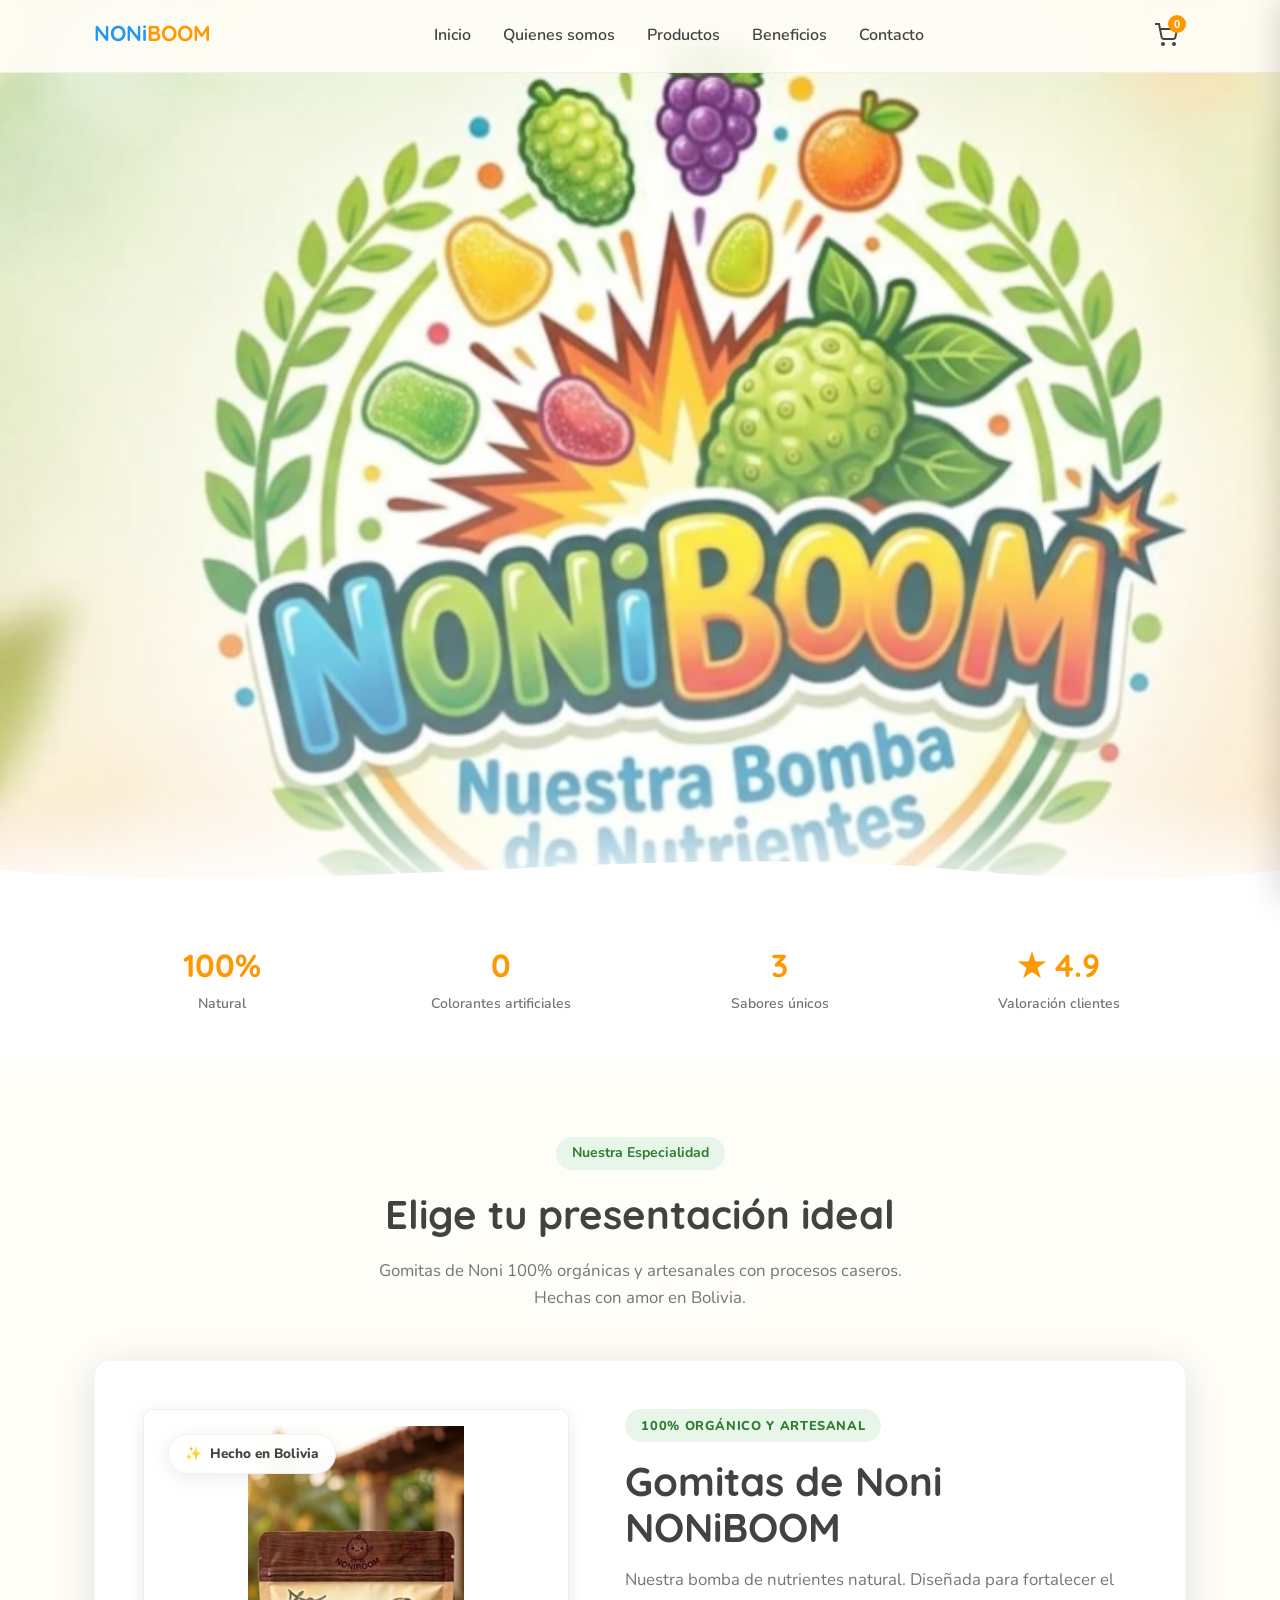
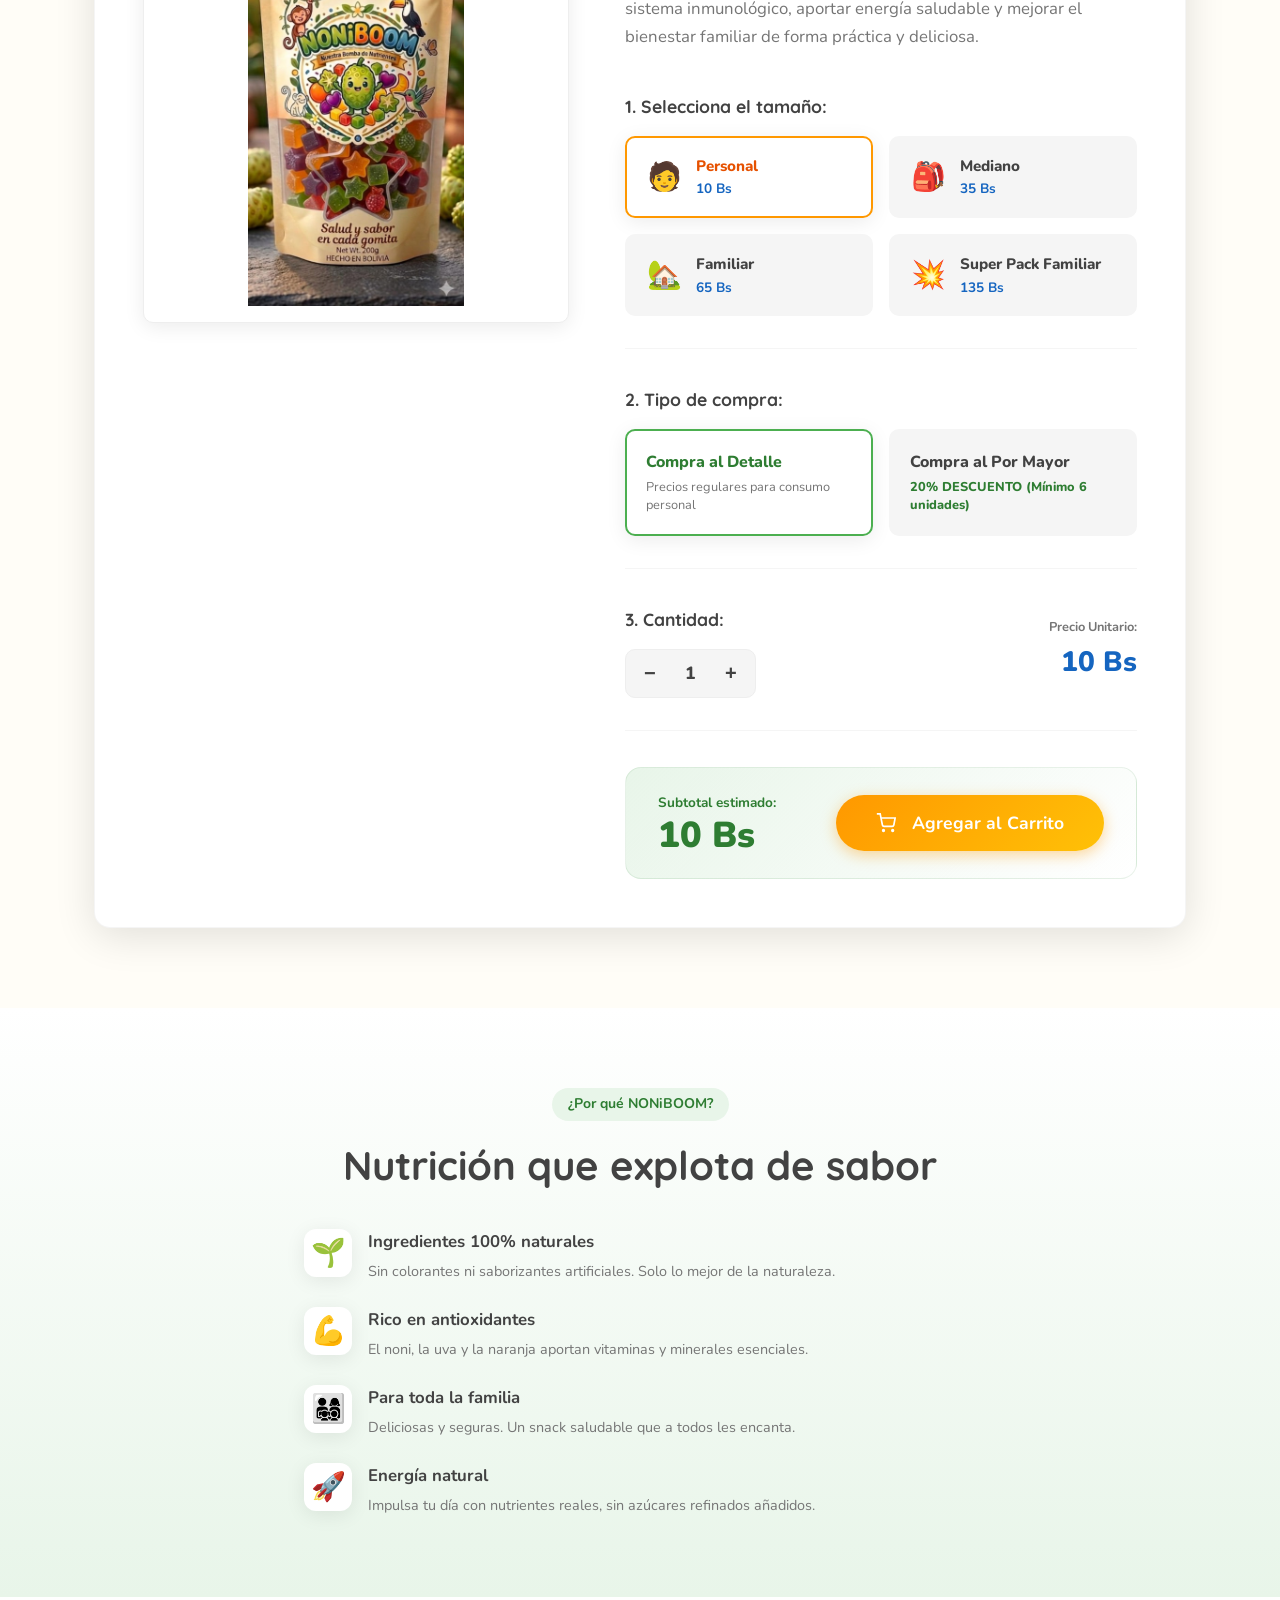
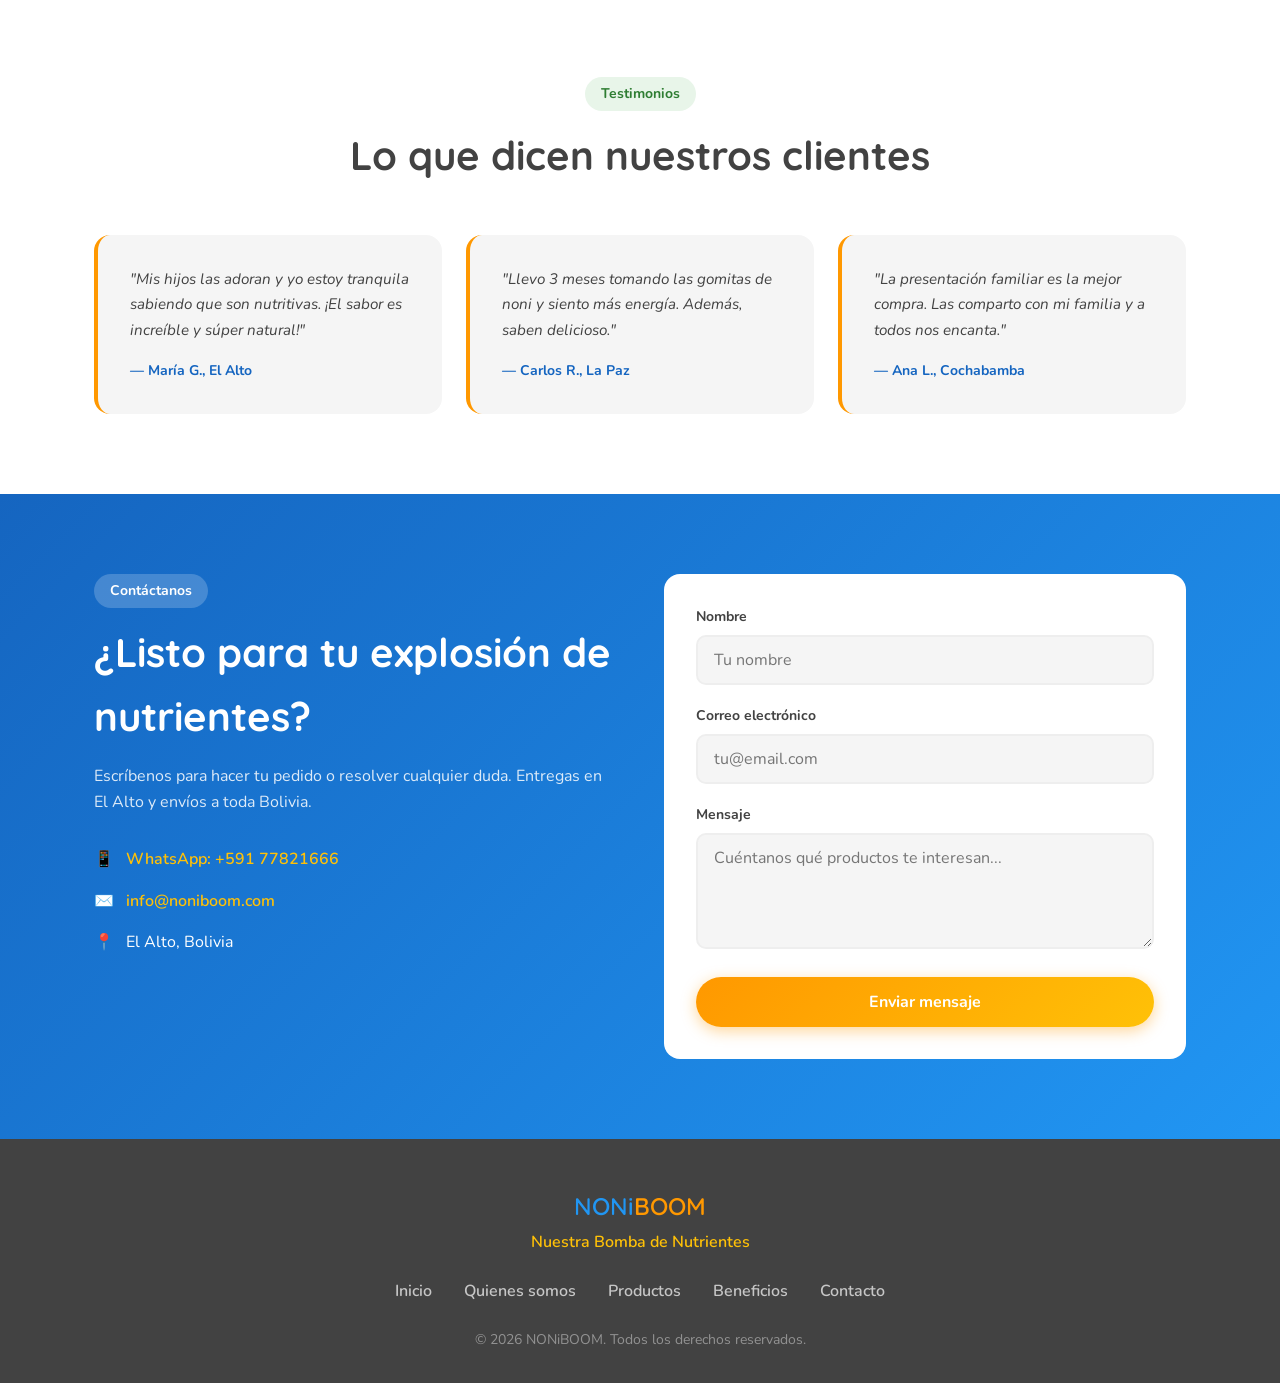
==== commit b01cec23: "Ajustes finales de localización de Bolivia, corrección de número de WhatsApp y eliminación de emojis" ====
--- a/index.html
+++ b/index.html
@@ -72,14 +72,14 @@
       <div class="section-header">
         <span class="section-tag">Nuestra Especialidad</span>
         <h2 class="section-title">Elige tu presentación ideal</h2>
-        <p class="section-desc">Gomitas de Noni 100% orgánicas y artesanales con procesos caseros. Hechas con amor en Bolivia 🇧🇴.</p>
+        <p class="section-desc">Gomitas de Noni 100% orgánicas y artesanales con procesos caseros. Hechas con amor en Bolivia.</p>
       </div>
       
       <div class="product-showcase">
         <div class="product-showcase__image-container">
           <img src="assets/producto-noniboom.jpg" alt="NONiBOOM Gomitas de Noni Orgánicas y Artesanales" class="product-showcase__image">
           <div class="product-showcase__flag-badge">
-            <span class="flag-icon">🇧🇴</span> Hecho en Bolivia
+            <span class="flag-icon">✨</span> Hecho en Bolivia
           </div>
         </div>
         
@@ -244,16 +244,16 @@
       </div>
       <div class="testimonials__grid">
         <blockquote class="testimonial">
-          <p>"Mis hijos las adoran y yo estoy tranquila sabiendo que son nutritivas. ¡El sabor a uva es increíble!"</p>
-          <footer>— María G., Ciudad de México</footer>
+          <p>"Mis hijos las adoran y yo estoy tranquila sabiendo que son nutritivas. ¡El sabor es increíble y súper natural!"</p>
+          <footer>— María G., El Alto</footer>
         </blockquote>
         <blockquote class="testimonial">
           <p>"Llevo 3 meses tomando las gomitas de noni y siento más energía. Además, saben delicioso."</p>
-          <footer>— Carlos R., Guadalajara</footer>
+          <footer>— Carlos R., La Paz</footer>
         </blockquote>
         <blockquote class="testimonial">
-          <p>"El pack completo es la mejor compra. Las comparto con amigos y siempre me piden el link."</p>
-          <footer>— Ana L., Monterrey</footer>
+          <p>"La presentación familiar es la mejor compra. Las comparto con mi familia y a todos nos encanta."</p>
+          <footer>— Ana L., Cochabamba</footer>
         </blockquote>
       </div>
     </div>
@@ -264,11 +264,11 @@
       <div class="contact__info">
         <span class="section-tag">Contáctanos</span>
         <h2 class="section-title">¿Listo para tu explosión de nutrientes?</h2>
-        <p class="contact__desc">Escríbenos para hacer tu pedido o resolver cualquier duda. Envíos a todo México.</p>
+        <p class="contact__desc">Escríbenos para hacer tu pedido o resolver cualquier duda. Entregas en El Alto y envíos a toda Bolivia.</p>
         <ul class="contact__details">
           <li>
             <span>📱</span>
-            <a href="https://wa.me/521234567890" target="_blank" rel="noopener">WhatsApp: +52 123 456 7890</a>
+            <a href="https://wa.me/59177821666" target="_blank" rel="noopener">WhatsApp: +591 77821666</a>
           </li>
           <li>
             <span>✉️</span>
@@ -276,7 +276,7 @@
           </li>
           <li>
             <span>📍</span>
-            <span>Envíos a todo México</span>
+            <span>El Alto, Bolivia</span>
           </li>
         </ul>
       </div>
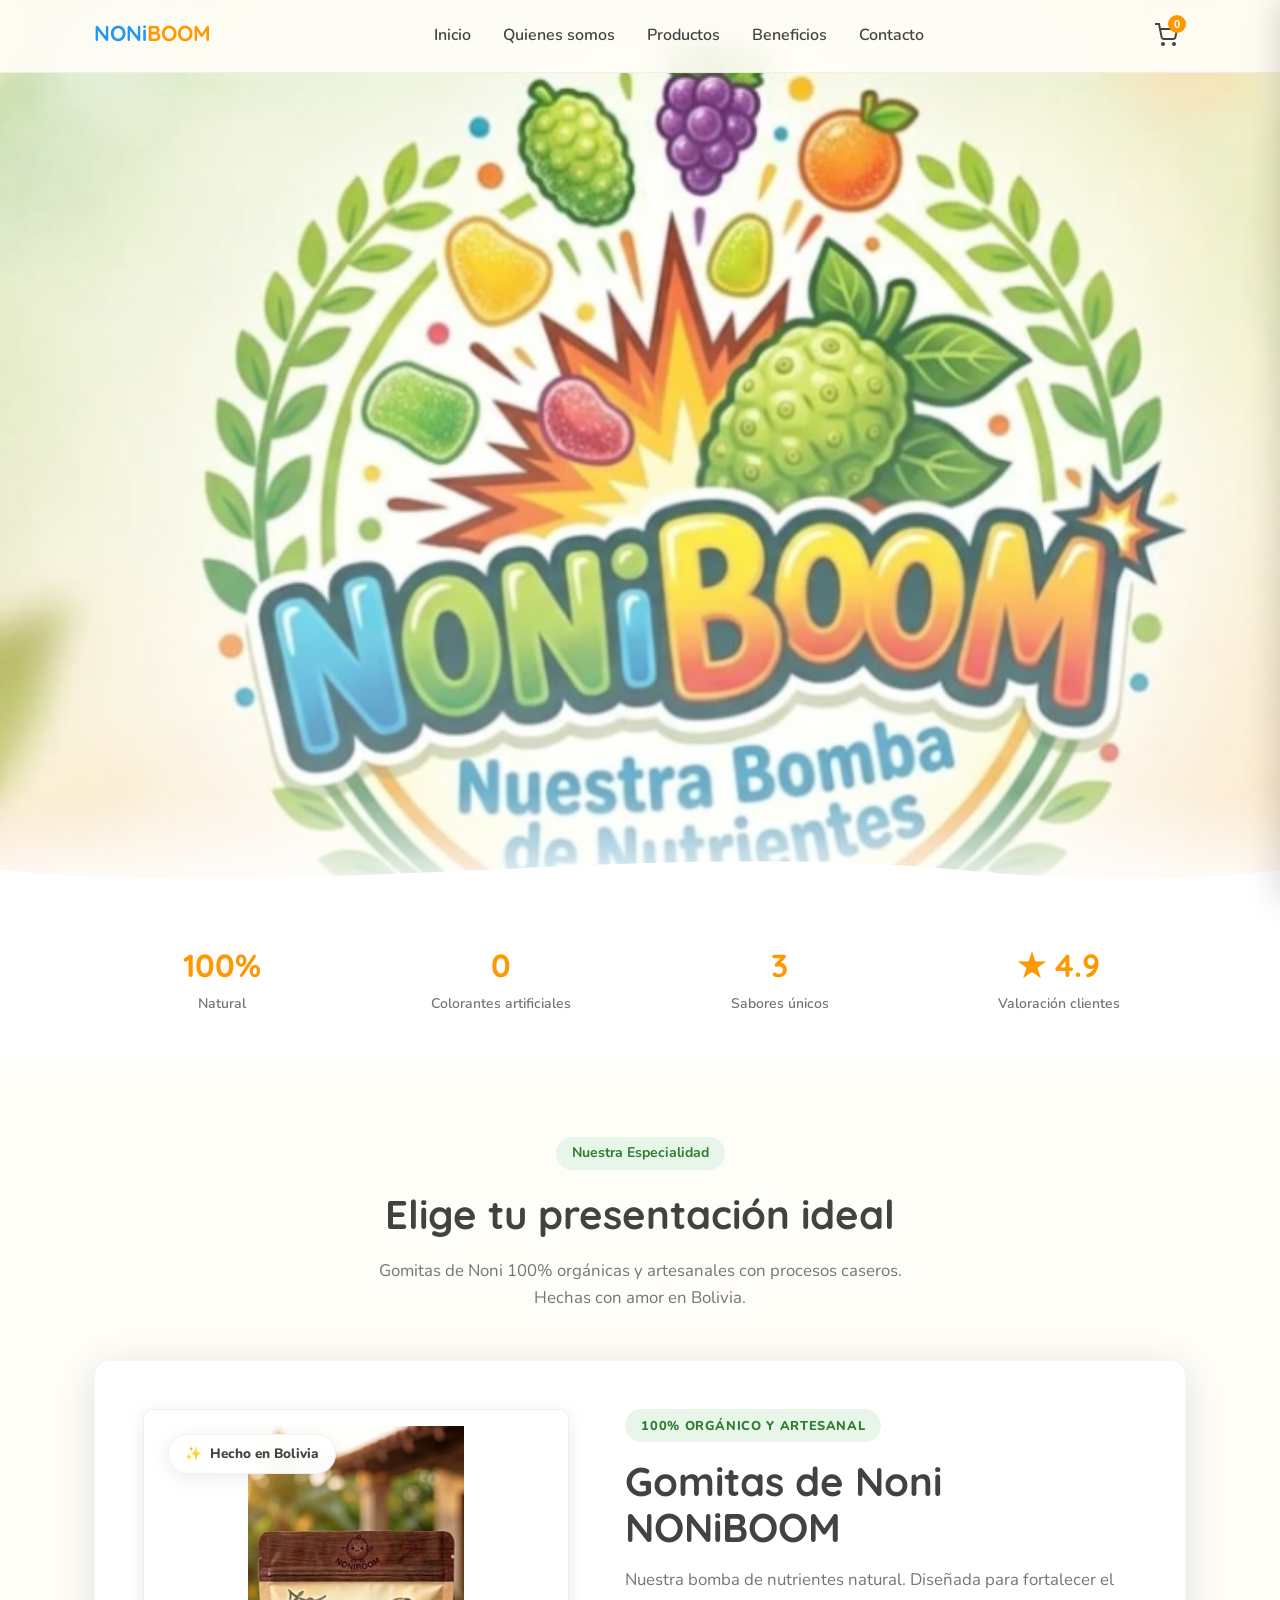
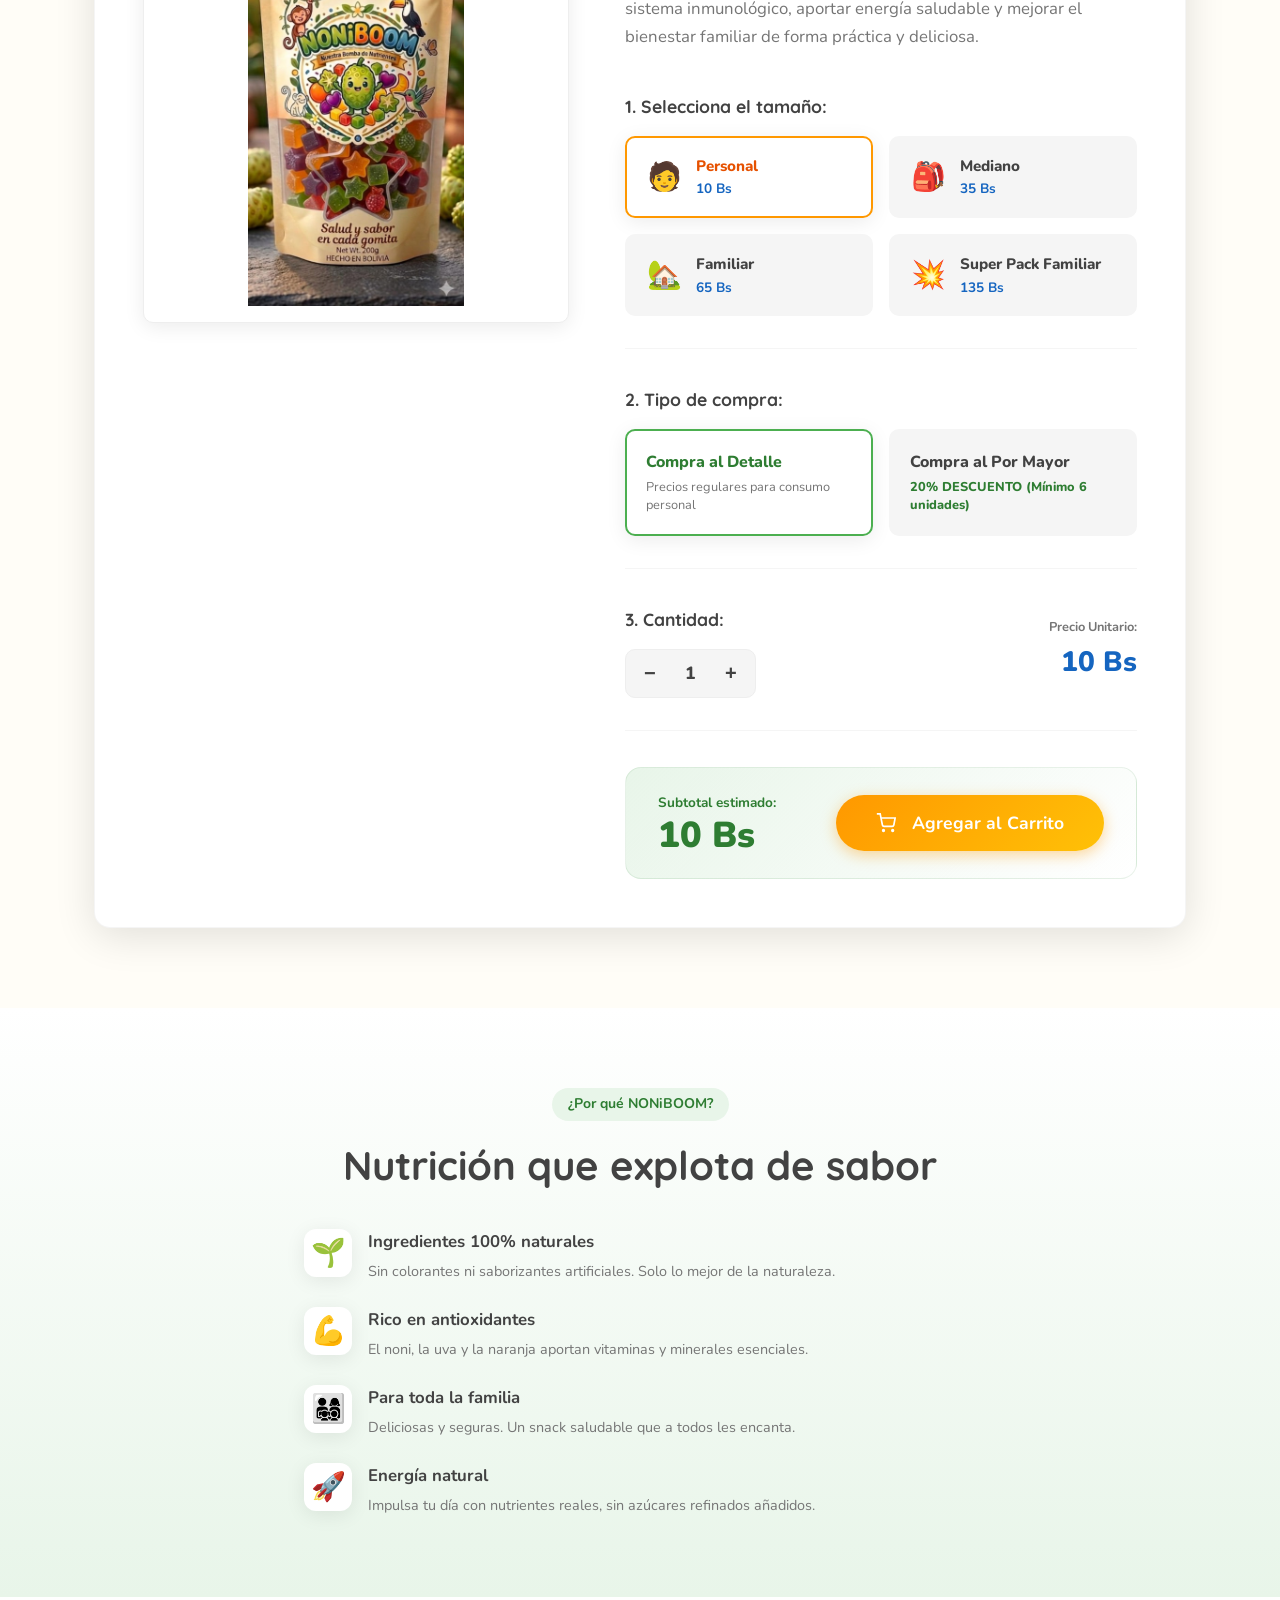
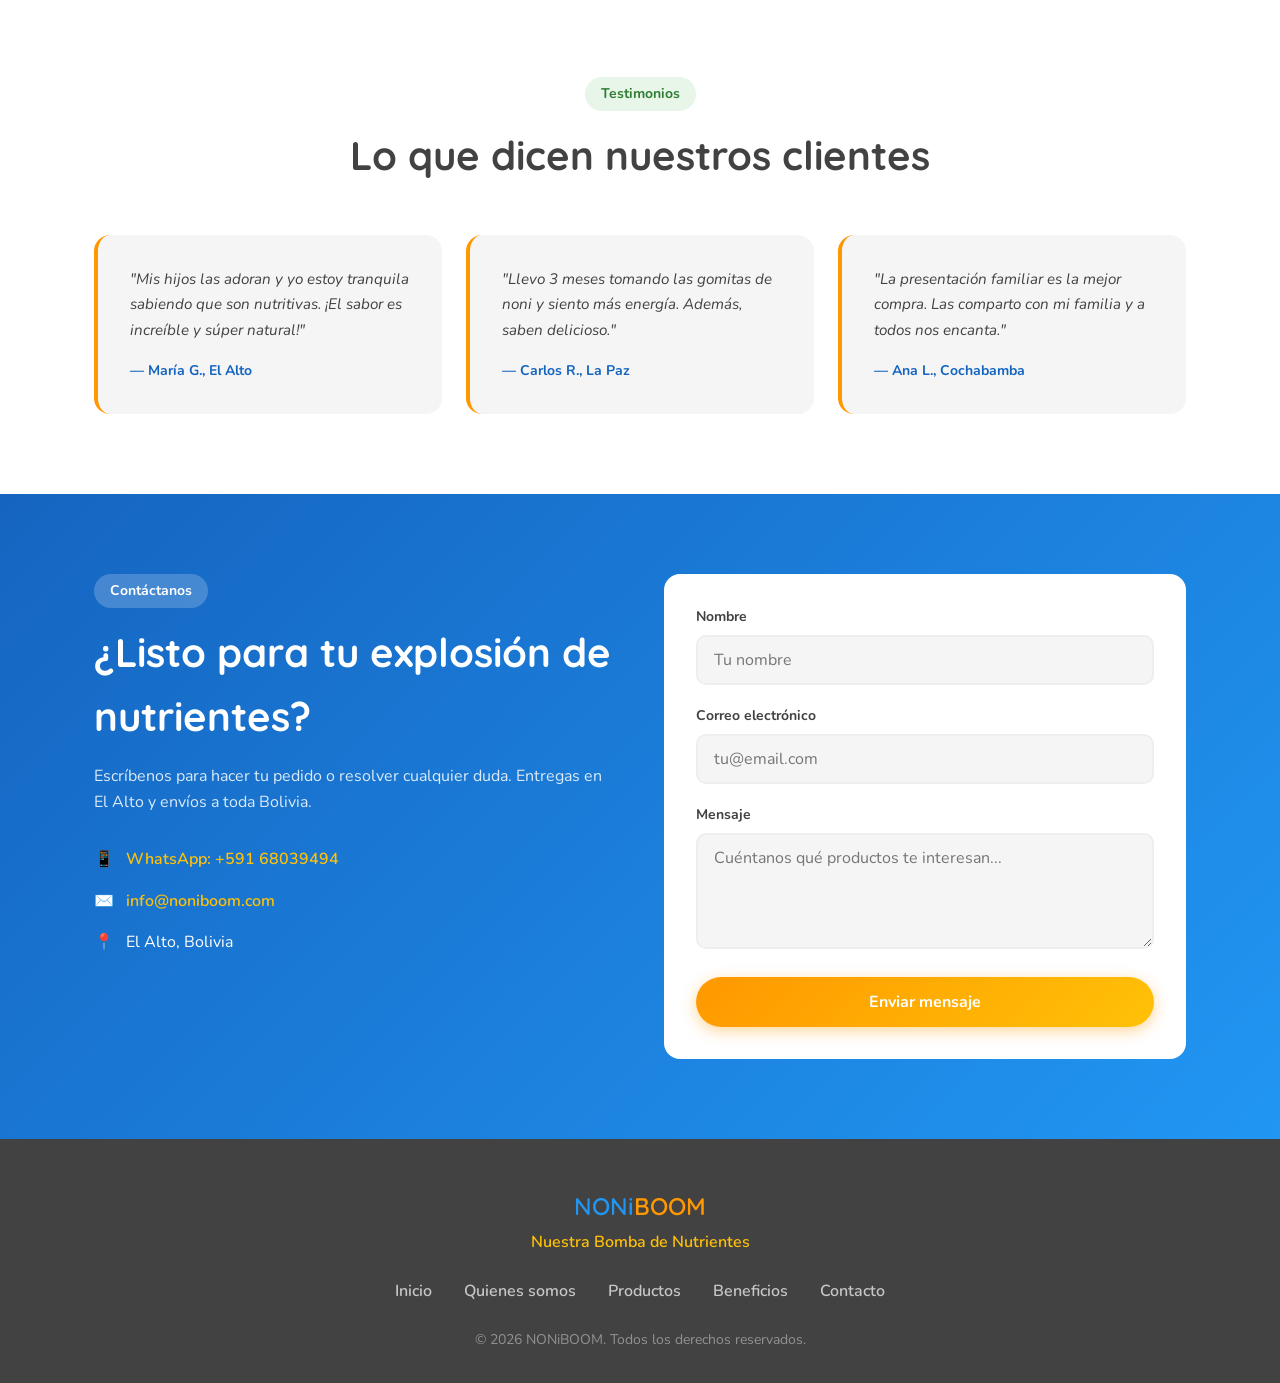
==== commit a95ab1ab: "Actualiza número de WhatsApp a +591 68039494" ====
--- a/index.html
+++ b/index.html
@@ -268,7 +268,7 @@
         <ul class="contact__details">
           <li>
             <span>📱</span>
-            <a href="https://wa.me/59177821666" target="_blank" rel="noopener">WhatsApp: +591 77821666</a>
+            <a href="https://wa.me/59168039494" target="_blank" rel="noopener">WhatsApp: +591 68039494</a>
           </li>
           <li>
             <span>✉️</span>
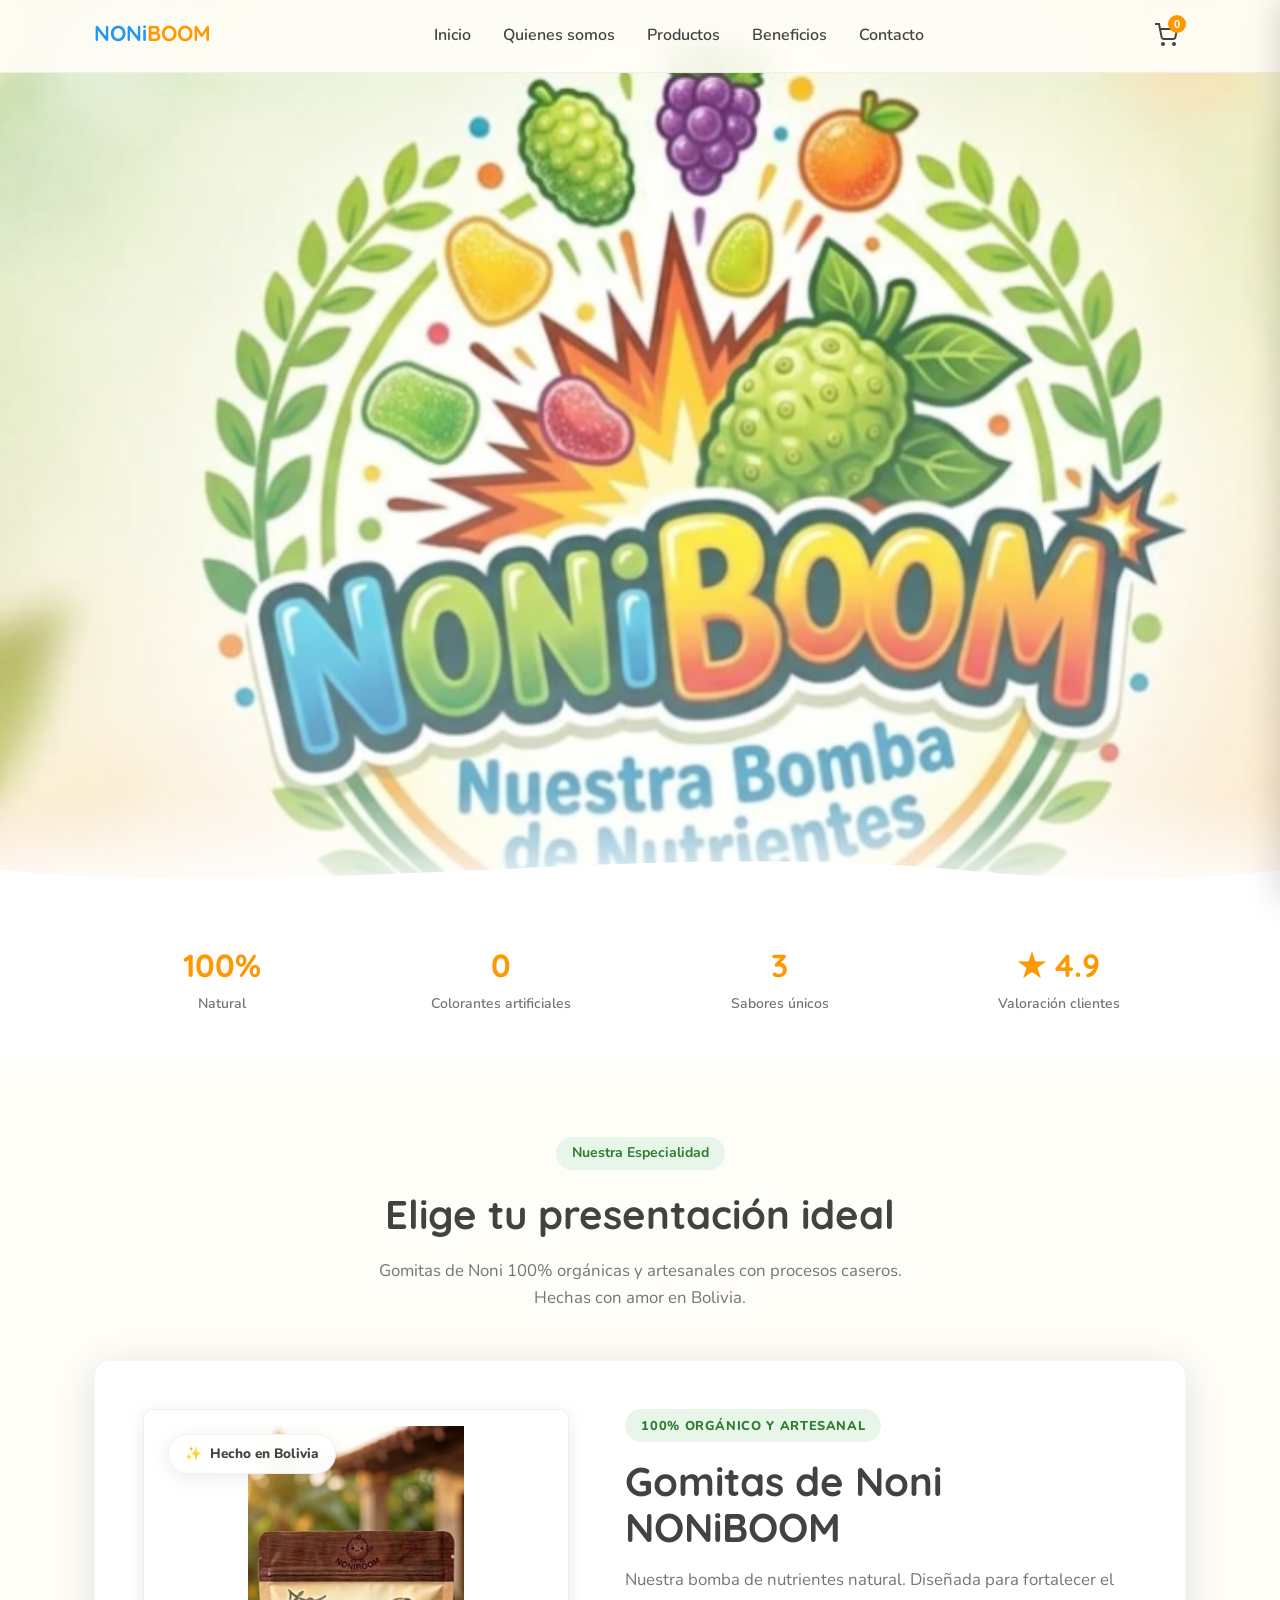
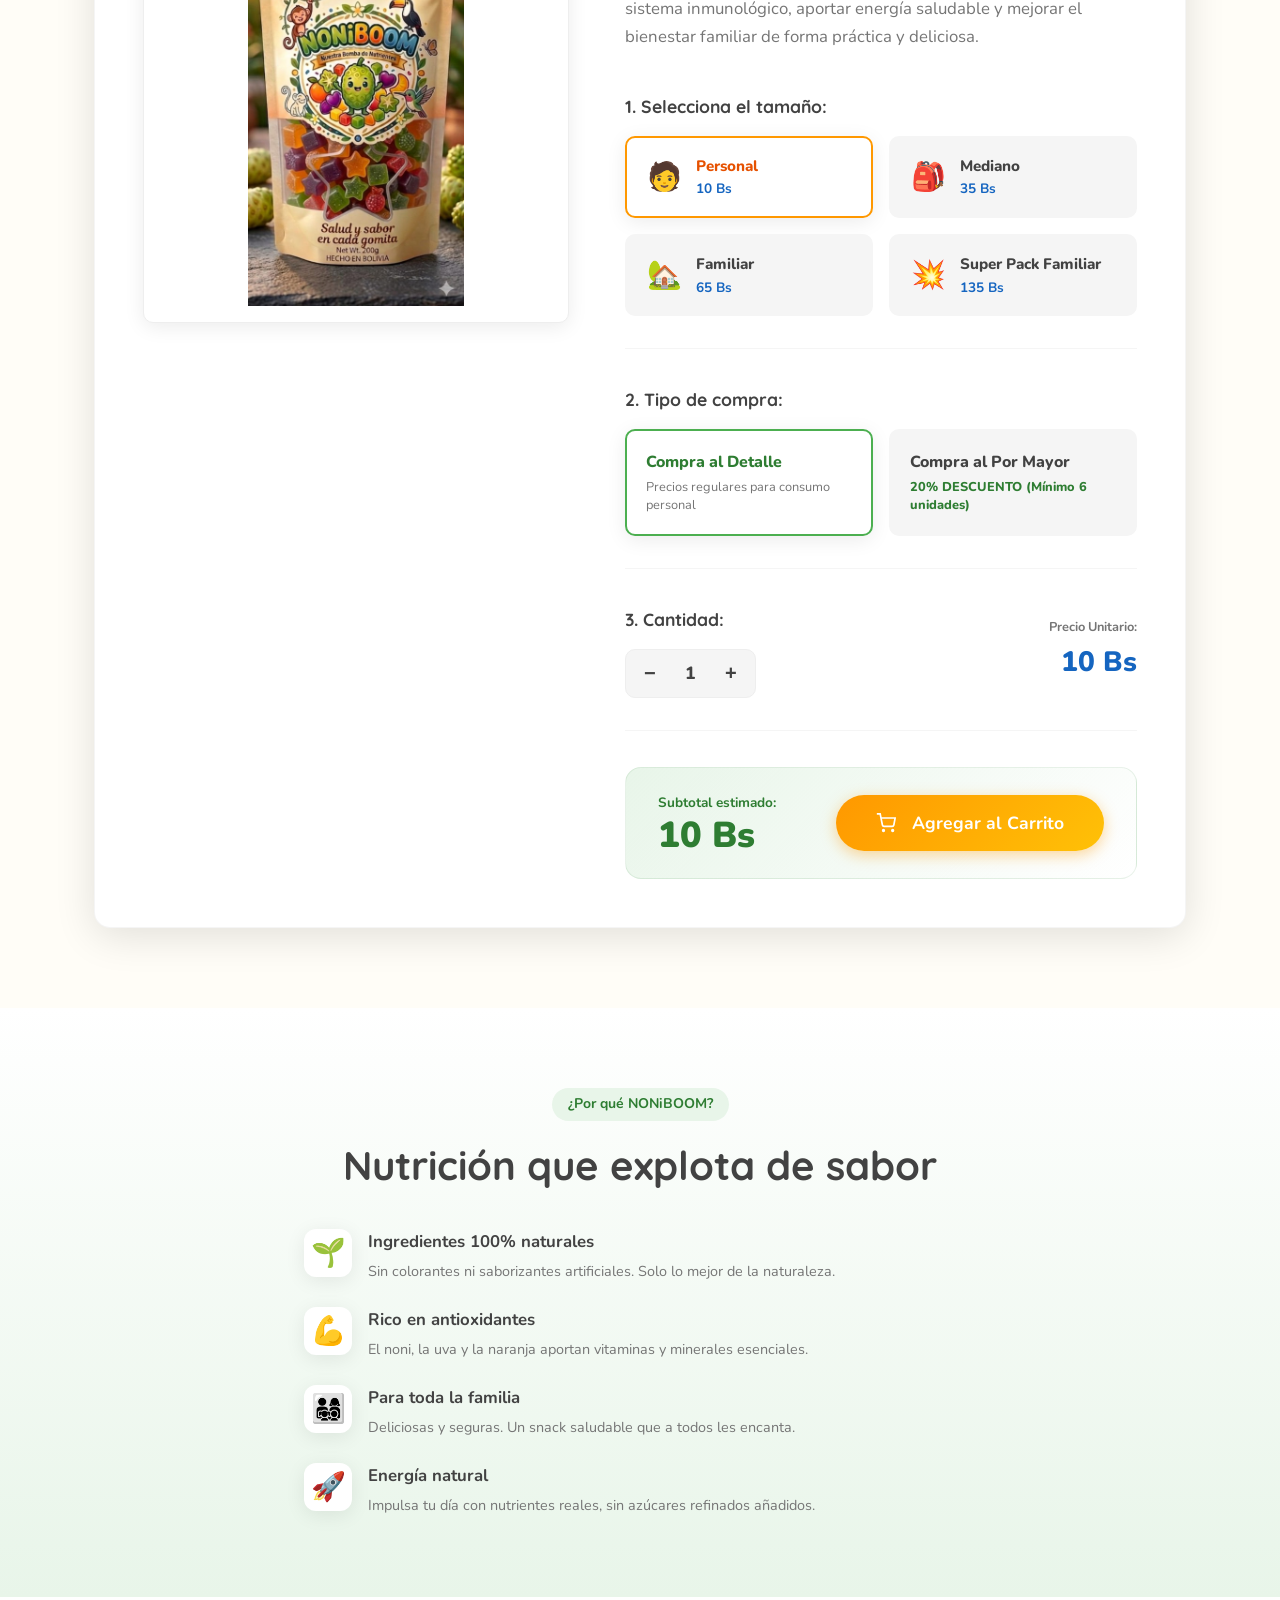
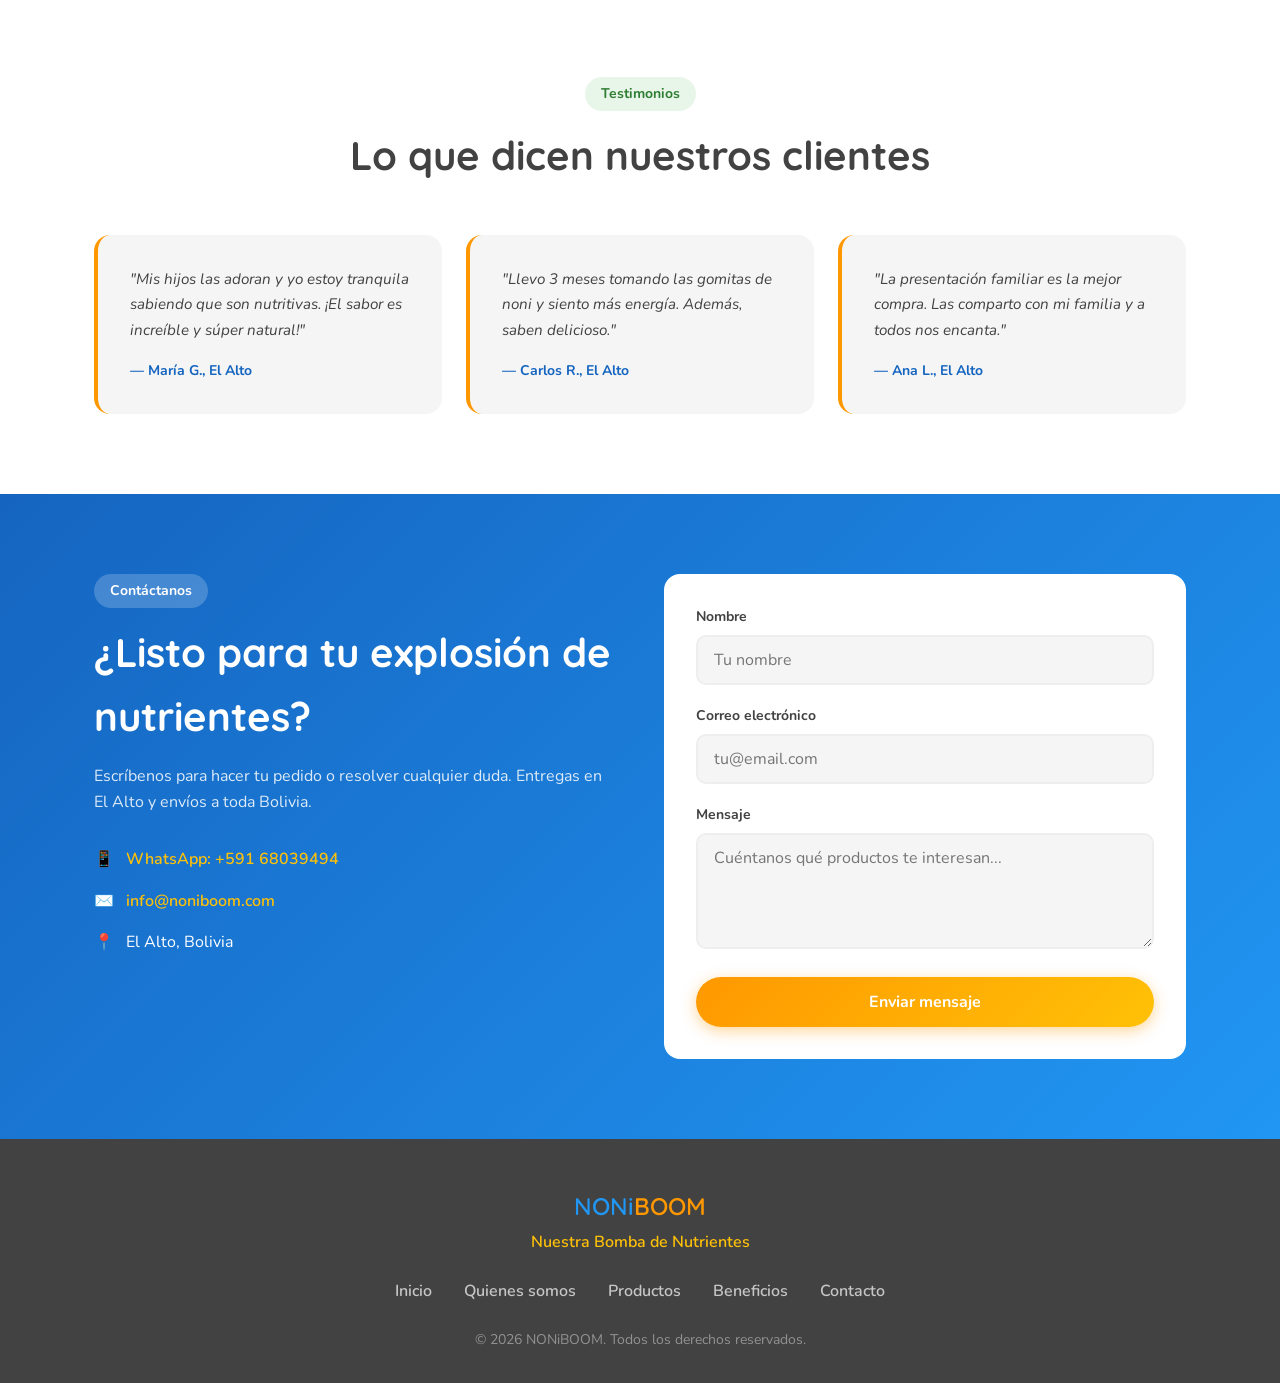
==== commit 9183f14f: "Actualiza ciudad de testimonios a El Alto" ====
--- a/index.html
+++ b/index.html
@@ -249,11 +249,11 @@
         </blockquote>
         <blockquote class="testimonial">
           <p>"Llevo 3 meses tomando las gomitas de noni y siento más energía. Además, saben delicioso."</p>
-          <footer>— Carlos R., La Paz</footer>
+          <footer>— Carlos R., El Alto</footer>
         </blockquote>
         <blockquote class="testimonial">
           <p>"La presentación familiar es la mejor compra. Las comparto con mi familia y a todos nos encanta."</p>
-          <footer>— Ana L., Cochabamba</footer>
+          <footer>— Ana L., El Alto</footer>
         </blockquote>
       </div>
     </div>
